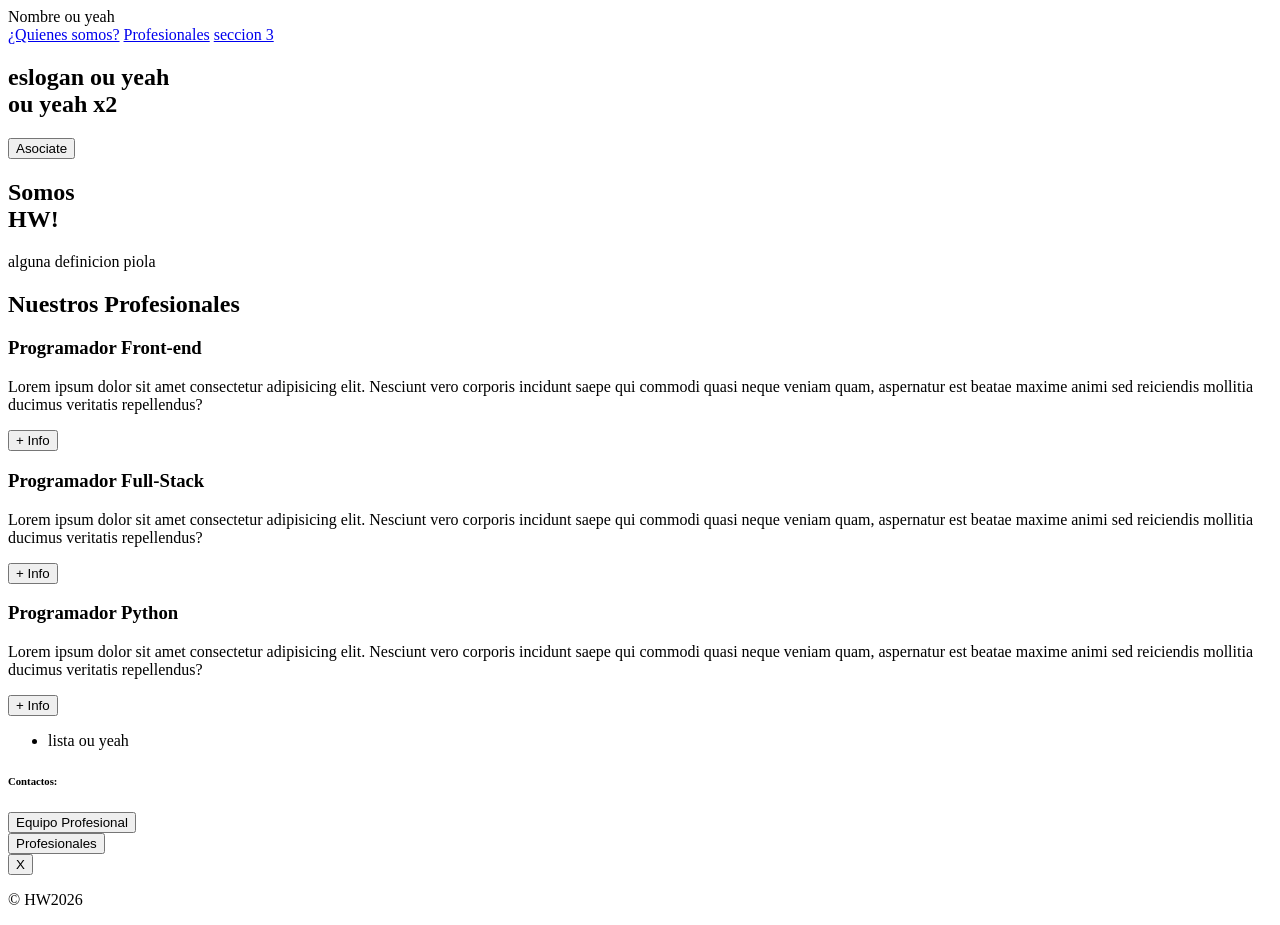
==== pagina desarrollo/index.html @ 8d136e00 "Primera version" ====
<!DOCTYPE html>
<html lang="en">
<head>
    
    <title>Pagina descarte</title>
</head>
<body>
<header>
    <div class="container">
<div class="logo">Nombre ou yeah</div>
<nav>
    <a href="#Somos HW">¿Quienes somos?</a>
    <a href="#Nuestros profesionales">Profesionales</a>
    <a href="#seccion3">seccion 3</a>
</nav>
    </div>
</header>

<section id="hero">
    <h1>eslogan ou yeah <br> ou yeah x2</h1>
    <button>Asociate </button>
<!-- falta un form arriba de button -->
</section>

<section  id="Somos HW">
    <div class="container">
        <div class="img-container"></div>
        <div class="texto">

            <h2>Somos <span><div class="color-acento">HW!</div></span></h2>
            <p>alguna definicion piola</p>
        </div>
    </div>
</section>

<section id="Nuestros-profesionales">
<div class="container">
    <h2>Nuestros Profesionales</h2>
    <div class="profesionales">
        <div class="carta">
             <h3>Programador Front-end</h3>
                    <p>Lorem ipsum dolor sit amet consectetur adipisicing elit. Nesciunt vero corporis incidunt saepe qui commodi quasi neque veniam quam, aspernatur est beatae maxime animi sed reiciendis mollitia ducimus veritatis repellendus?</p>
                    <button>+ Info</button>
                </div>
                <div class="carta">
                    <h3>Programador Full-Stack</h3>
                    <p>Lorem ipsum dolor sit amet consectetur adipisicing elit. Nesciunt vero corporis incidunt saepe qui commodi quasi neque veniam quam, aspernatur est beatae maxime animi sed reiciendis mollitia ducimus veritatis repellendus?</p>
                    <button>+ Info</button>
                </div>
                <div class="carta">
                    <h3>Programador Python</h3>
                    <p>Lorem ipsum dolor sit amet consectetur adipisicing elit. Nesciunt vero corporis incidunt saepe qui commodi quasi neque veniam quam, aspernatur est beatae maxime animi sed reiciendis mollitia ducimus veritatis repellendus?</p>
                    <button>+ Info</button>
                </div>  
            </div>
        </div>
        </div>
    </div>
</div>
</section>

<Section id="Servicios">
<div class="container">
    <ul>
        <li>lista ou yeah</li>
    </ul>
</div>

</Section>

<section id="final">
<h6>Contactos:</h6>
<div class="botones">
<form action="">

    <button>Equipo Profesional</button>
    
</form>
<form action="">

    <button>Profesionales</button>
    
</form>
<form action="">

    <button>X</button>
    
</form>
</div>
</section>

<footer>
    <div class="container">
        <p>&copy; HW2026</p>
    </div>
 </footer>
</body>
</html>
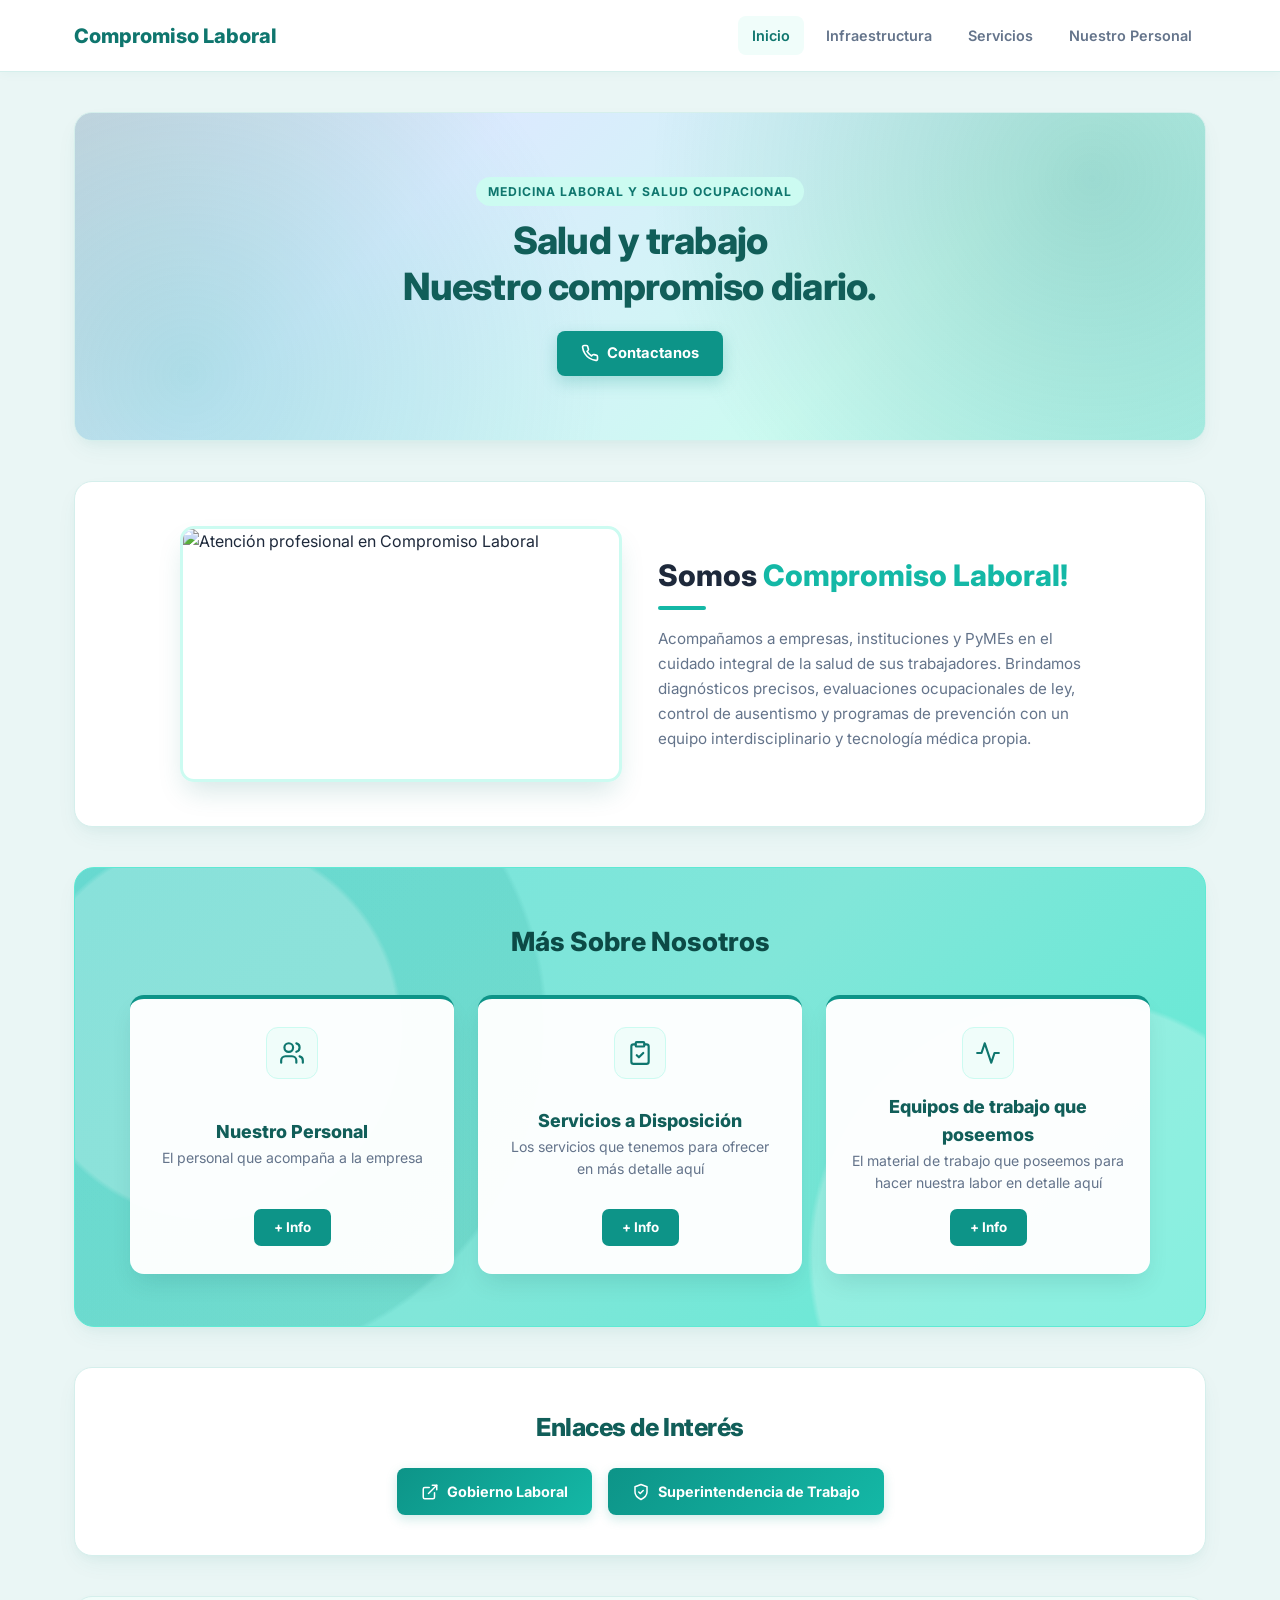
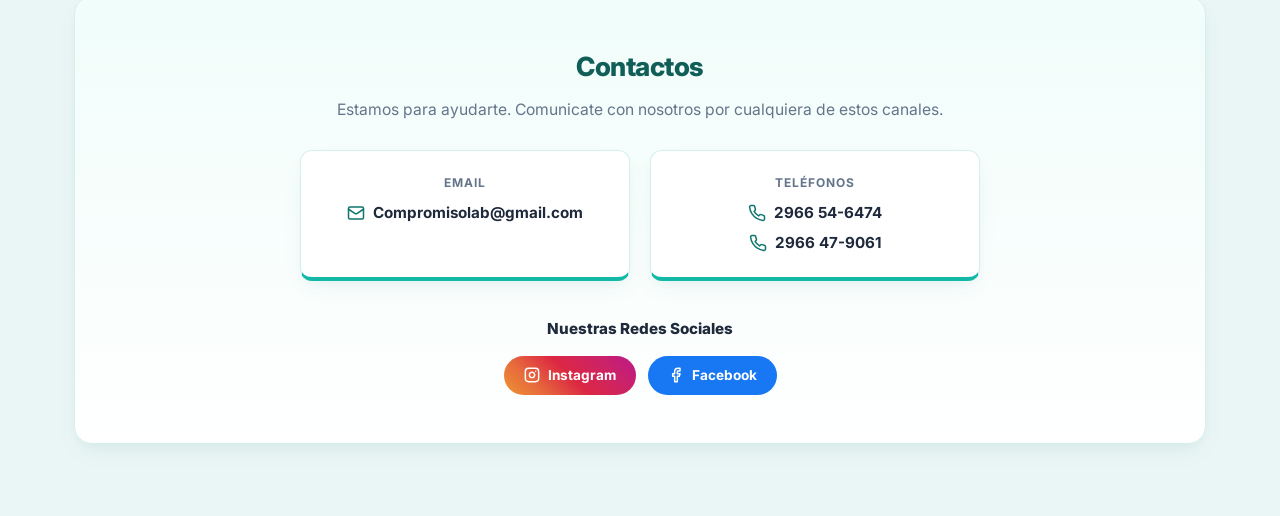
==== commit bb32f6b9: "Se rediseño todo y agrego mas cosas" ====
--- a/pagina desarrollo/index.html
+++ b/pagina desarrollo/index.html
@@ -1,98 +1,942 @@
 <!DOCTYPE html>
-<html lang="en">
+<html lang="es">
 <head>
-    
-    <title>Pagina descarte</title>
+  <meta charset="UTF-8" />
+  <meta name="viewport" content="width=device-width, initial-scale=1.0" />
+  <title>Inicio — Compromiso Laboral</title>
+  <link href="https://fonts.googleapis.com/css2?family=Inter:wght@400;500;600;700;800&display=swap" rel="stylesheet">
+  <link rel="stylesheet" href="styles.css" />
+  <style>
+/* =========================================================
+   ARCHIVO: styles.css
+   Hoja de estilos unificada — Compromiso Laboral
+   ========================================================= */
+
+:root {
+  --teal-900: #0c4a46;
+  --teal-800: #115e59;
+  --teal-700: #0f766e;
+  --teal-600: #0d9488;
+  --teal-500: #14b8a6;
+  --teal-400: #2dd4bf;
+  --teal-200: #99f6e4;
+  --teal-100: #ccfbf1;
+  --teal-50:  #f0fdfa;
+  --bg-page:  #eaf6f5;
+  --surface:  #ffffff;
+  --text-main: #1e293b;
+  --text-muted: #64748b;
+  --border-soft: #d5efec;
+  --shadow-card: 0 10px 25px -5px rgba(15, 118, 110, 0.07), 0 4px 10px -2px rgba(15, 118, 110, 0.04);
+  --shadow-hover: 0 18px 32px -6px rgba(15, 118, 110, 0.14), 0 6px 14px -3px rgba(15, 118, 110, 0.07);
+  --radius-card: 14px;
+}
+
+* {
+  box-sizing: border-box;
+  margin: 0;
+  padding: 0;
+}
+
+html {
+  scroll-behavior: smooth;
+}
+
+body {
+  font-family: 'Inter', -apple-system, BlinkMacSystemFont, 'Segoe UI', Roboto, sans-serif;
+  background-color: var(--bg-page);
+  color: var(--text-main);
+  line-height: 1.6;
+  overflow-x: hidden;
+}
+
+/* Encabezado y Navegación */
+.site-header {
+  background: rgba(255, 255, 255, 0.96);
+  backdrop-filter: blur(10px);
+  position: sticky;
+  top: 0;
+  z-index: 40;
+  border-bottom: 1px solid var(--border-soft);
+  box-shadow: 0 2px 10px rgba(15, 118, 110, 0.04);
+}
+
+.nav-container {
+  max-width: 1180px;
+  margin: 0 auto;
+  padding: 16px 24px;
+  display: flex;
+  align-items: center;
+  justify-content: space-between;
+  flex-wrap: wrap;
+  gap: 16px;
+}
+
+.brand-logo {
+  display: flex;
+  align-items: center;
+  gap: 10px;
+  text-decoration: none;
+  color: var(--teal-700);
+  font-weight: 800;
+  font-size: 1.25rem;
+}
+
+.brand-icon {
+  width: 36px;
+  height: 36px;
+  border-radius: 10px;
+  background: linear-gradient(135deg, var(--teal-700), var(--teal-500));
+  display: flex;
+  align-items: center;
+  justify-content: center;
+  color: #ffffff;
+  flex-shrink: 0;
+}
+
+.nav-links {
+  display: flex;
+  align-items: center;
+  gap: 8px;
+  flex-wrap: wrap;
+}
+
+.nav-link {
+  text-decoration: none;
+  color: var(--text-muted);
+  font-weight: 600;
+  font-size: 0.9rem;
+  padding: 8px 14px;
+  border-radius: 8px;
+  transition: all 0.2s ease;
+}
+
+.nav-link:hover,
+.nav-link.active,
+.nav-link.active-nav {
+  color: var(--teal-700);
+  background: var(--teal-50);
+}
+
+/* Contenedor Principal y Encabezados */
+.main-wrapper {
+  max-width: 1180px;
+  margin: 0 auto;
+  padding: 40px 24px 72px;
+}
+
+.back-bar {
+  display: flex;
+  align-items: center;
+  justify-content: space-between;
+  flex-wrap: wrap;
+  gap: 12px;
+  margin-bottom: 24px;
+  padding-bottom: 16px;
+  border-bottom: 1px solid var(--border-soft);
+}
+
+.back-btn {
+  display: inline-flex;
+  align-items: center;
+  gap: 8px;
+  text-decoration: none;
+  background: #ffffff;
+  color: var(--teal-800);
+  border: 1px solid var(--border-soft);
+  padding: 8px 16px;
+  border-radius: 999px;
+  font-size: 0.86rem;
+  font-weight: 600;
+  box-shadow: var(--shadow-card);
+  transition: all 0.2s ease;
+}
+
+.back-btn:hover {
+  background: var(--teal-700);
+  color: #ffffff;
+  border-color: var(--teal-700);
+}
+
+.section-header {
+  text-align: center;
+  max-width: 680px;
+  margin: 0 auto 40px;
+}
+
+.section-eyebrow {
+  display: inline-block;
+  font-size: 0.76rem;
+  font-weight: 700;
+  text-transform: uppercase;
+  letter-spacing: 0.08em;
+  color: var(--teal-700);
+  background: var(--teal-100);
+  padding: 5px 12px;
+  border-radius: 999px;
+  margin-bottom: 12px;
+}
+
+.section-title {
+  font-size: 2rem;
+  font-weight: 800;
+  color: var(--teal-800);
+  letter-spacing: -0.02em;
+  margin-bottom: 10px;
+}
+
+.section-subtitle {
+  font-size: 0.98rem;
+  color: var(--text-muted);
+}
+
+/* Barra de filtro rápido */
+.filter-bar {
+  display: flex;
+  justify-content: center;
+  gap: 8px;
+  flex-wrap: wrap;
+  margin-bottom: 28px;
+}
+
+.filter-chip {
+  background: #ffffff;
+  border: 1px solid var(--border-soft);
+  color: var(--text-muted);
+  padding: 7px 15px;
+  border-radius: 999px;
+  font-size: 0.84rem;
+  font-weight: 600;
+  cursor: pointer;
+  transition: all 0.2s ease;
+}
+
+.filter-chip:hover,
+.filter-chip.active {
+  background: var(--teal-700);
+  color: #ffffff;
+  border-color: var(--teal-700);
+}
+
+/* =========================================================
+   SECCIONES DE PORTADA (index.html)
+   ========================================================= */
+.index-hero-banner {
+  background:
+    radial-gradient(circle at 10% 80%, rgba(20, 184, 166, 0.22) 0%, transparent 40%),
+    radial-gradient(circle at 90% 20%, rgba(15, 118, 110, 0.24) 0%, transparent 42%),
+    linear-gradient(135deg, #cbd5e1 0%, #dbeafe 30%, #ccfbf1 70%, #b2f5ea 100%);
+  border-radius: 18px;
+  padding: 64px 24px;
+  text-align: center;
+  border: 1px solid var(--border-soft);
+  box-shadow: var(--shadow-card);
+  margin-bottom: 40px;
+}
+
+.index-hero-title {
+  font-size: 2.35rem;
+  font-weight: 800;
+  color: var(--teal-800);
+  line-height: 1.2;
+  letter-spacing: -0.02em;
+  margin-bottom: 22px;
+}
+
+.index-hero-btn {
+  display: inline-flex;
+  align-items: center;
+  gap: 8px;
+  background: var(--teal-600);
+  color: #ffffff;
+  text-decoration: none;
+  padding: 11px 24px;
+  border-radius: 8px;
+  font-weight: 700;
+  font-size: 0.92rem;
+  box-shadow: 0 6px 16px rgba(13, 148, 136, 0.25);
+  transition: all 0.2s ease;
+}
+
+.index-hero-btn:hover {
+  background: var(--teal-800);
+  transform: translateY(-2px);
+}
+
+.somos-section {
+  background: #ffffff;
+  border-radius: 18px;
+  border: 1px solid var(--border-soft);
+  padding: 44px 36px;
+  margin-bottom: 40px;
+  box-shadow: var(--shadow-card);
+}
+
+.somos-grid {
+  display: grid;
+  grid-template-columns: repeat(auto-fit, minmax(280px, 1fr));
+  gap: 36px;
+  align-items: center;
+  max-width: 920px;
+  margin: 0 auto;
+}
+
+.somos-img-wrap {
+  border-radius: 14px;
+  overflow: hidden;
+  box-shadow: 0 14px 28px -6px rgba(15, 118, 110, 0.18);
+  border: 3px solid var(--teal-100);
+}
+
+.somos-img-wrap img {
+  display: block;
+  width: 100%;
+  height: 250px;
+  object-fit: cover;
+}
+
+.somos-heading {
+  font-size: 1.85rem;
+  font-weight: 800;
+  color: var(--text-main);
+  line-height: 1.25;
+  margin-bottom: 12px;
+}
+
+.somos-heading span {
+  color: var(--teal-500);
+}
+
+.somos-divider {
+  width: 48px;
+  height: 4px;
+  background: var(--teal-500);
+  border-radius: 999px;
+  margin-bottom: 16px;
+}
+
+.somos-text {
+  font-size: 0.95rem;
+  color: var(--text-muted);
+  line-height: 1.65;
+}
+
+.mas-sobre-band {
+  background:
+    radial-gradient(circle at 12% 35%, rgba(255, 255, 255, 0.22) 0%, rgba(255, 255, 255, 0.22) 18%, transparent 18.5%),
+    radial-gradient(circle at 12% 35%, rgba(13, 148, 136, 0.14) 0%, rgba(13, 148, 136, 0.14) 32%, transparent 32.5%),
+    radial-gradient(circle at 88% 85%, rgba(255, 255, 255, 0.25) 0%, rgba(255, 255, 255, 0.25) 24%, transparent 24.5%),
+    linear-gradient(135deg, #76e4dc 0%, #81e6d9 50%, #5eead4 100%);
+  border-radius: 20px;
+  padding: 52px 28px;
+  margin-bottom: 40px;
+  box-shadow: var(--shadow-card);
+  border: 1px solid #5eead4;
+}
+
+.mas-sobre-title {
+  text-align: center;
+  font-size: 1.65rem;
+  font-weight: 800;
+  color: var(--teal-900);
+  margin-bottom: 32px;
+}
+
+.mas-sobre-grid {
+  display: grid;
+  grid-template-columns: repeat(auto-fit, minmax(280px, 1fr));
+  gap: 24px;
+  max-width: 1020px;
+  margin: 0 auto;
+}
+
+.mas-card {
+  background: rgba(255, 255, 255, 0.97);
+  border-radius: 14px;
+  border-top: 4px solid var(--teal-600);
+  padding: 28px 24px;
+  text-align: center;
+  box-shadow: 0 12px 24px -6px rgba(12, 74, 70, 0.14);
+  display: flex;
+  flex-direction: column;
+  align-items: center;
+  justify-content: space-between;
+  gap: 14px;
+  transition: transform 0.22s ease, box-shadow 0.22s ease;
+}
+
+.mas-card:hover {
+  transform: translateY(-5px);
+  box-shadow: 0 18px 32px -6px rgba(12, 74, 70, 0.22);
+}
+
+.mas-card-title {
+  font-size: 1.12rem;
+  font-weight: 800;
+  color: var(--teal-800);
+}
+
+.mas-card-desc {
+  font-size: 0.88rem;
+  color: var(--text-muted);
+  max-width: 280px;
+}
+
+.info-btn {
+  display: inline-flex;
+  align-items: center;
+  gap: 6px;
+  background: var(--teal-600);
+  color: #ffffff;
+  text-decoration: none;
+  padding: 8px 20px;
+  border-radius: 7px;
+  font-size: 0.84rem;
+  font-weight: 700;
+  transition: background 0.2s ease, transform 0.2s ease;
+}
+
+.info-btn:hover {
+  background: var(--teal-800);
+  transform: scale(1.04);
+}
+
+.enlaces-band {
+  background: #ffffff;
+  border-radius: 18px;
+  border: 1px solid var(--border-soft);
+  padding: 40px 24px;
+  text-align: center;
+  margin-bottom: 40px;
+  box-shadow: var(--shadow-card);
+}
+
+.enlaces-row {
+  display: flex;
+  justify-content: center;
+  gap: 16px;
+  flex-wrap: wrap;
+  margin-top: 20px;
+}
+
+.enlace-pill-btn {
+  display: inline-flex;
+  align-items: center;
+  gap: 8px;
+  background: linear-gradient(135deg, var(--teal-600), var(--teal-500));
+  color: #ffffff;
+  text-decoration: none;
+  padding: 12px 24px;
+  border-radius: 8px;
+  font-weight: 700;
+  font-size: 0.9rem;
+  box-shadow: 0 4px 12px rgba(13, 148, 136, 0.2);
+  transition: transform 0.2s ease, box-shadow 0.2s ease;
+}
+
+.enlace-pill-btn:hover {
+  transform: translateY(-2px);
+  box-shadow: 0 8px 18px rgba(13, 148, 136, 0.3);
+}
+
+.contactos-band {
+  background: linear-gradient(180deg, var(--teal-50) 0%, #ffffff 100%);
+  border-radius: 18px;
+  border: 1px solid var(--border-soft);
+  padding: 48px 24px;
+  text-align: center;
+  box-shadow: var(--shadow-card);
+}
+
+.contactos-cards-row {
+  display: grid;
+  grid-template-columns: repeat(auto-fit, minmax(260px, 1fr));
+  gap: 20px;
+  max-width: 680px;
+  margin: 28px auto 36px;
+}
+
+.contacto-card {
+  background: #ffffff;
+  border-radius: 12px;
+  border: 1px solid var(--border-soft);
+  border-bottom: 4px solid var(--teal-500);
+  padding: 22px 20px;
+  box-shadow: var(--shadow-card);
+  display: flex;
+  flex-direction: column;
+  align-items: center;
+  gap: 8px;
+}
+
+.contacto-label {
+  font-size: 0.75rem;
+  font-weight: 700;
+  letter-spacing: 0.08em;
+  text-transform: uppercase;
+  color: var(--text-muted);
+}
+
+.contacto-value {
+  display: inline-flex;
+  align-items: center;
+  gap: 8px;
+  font-size: 0.95rem;
+  font-weight: 700;
+  color: var(--text-main);
+  text-decoration: none;
+}
+
+.contacto-value:hover {
+  color: var(--teal-700);
+}
+
+.redes-title {
+  font-size: 0.95rem;
+  font-weight: 800;
+  color: var(--text-main);
+  margin-bottom: 14px;
+}
+
+.redes-row {
+  display: flex;
+  justify-content: center;
+  gap: 12px;
+  flex-wrap: wrap;
+}
+
+.social-btn {
+  display: inline-flex;
+  align-items: center;
+  gap: 8px;
+  padding: 9px 20px;
+  border-radius: 999px;
+  font-size: 0.85rem;
+  font-weight: 700;
+  color: #ffffff;
+  text-decoration: none;
+  transition: transform 0.2s ease, opacity 0.2s ease;
+}
+
+.social-btn:hover {
+  transform: translateY(-2px);
+  opacity: 0.94;
+}
+
+.social-ig {
+  background: linear-gradient(45deg, #f09433 0%, #e6683c 25%, #dc2743 50%, #cc2366 75%, #bc1888 100%);
+}
+
+.social-fb {
+  background: #1877F2;
+}
+
+/* =========================================================
+   TARJETAS DE INFRAESTRUCTURA Y SERVICIOS (infraestructura.html / servicios.html)
+   ========================================================= */
+.cards-grid,
+.infra-grid,
+.services-grid {
+  display: grid;
+  grid-template-columns: repeat(auto-fit, minmax(320px, 1fr));
+  gap: 22px;
+}
+
+.pro-card,
+.infra-card,
+.service-card {
+  background: var(--surface);
+  border-radius: var(--radius-card);
+  border: 1px solid var(--border-soft);
+  border-left: 4px solid var(--teal-500);
+  padding: 24px;
+  box-shadow: var(--shadow-card);
+  transition: transform 0.22s ease, box-shadow 0.22s ease, border-color 0.22s ease;
+  display: flex;
+  flex-direction: column;
+  justify-content: space-between;
+  position: relative;
+  overflow: hidden;
+}
+
+.service-card {
+  border-left: 1px solid var(--border-soft);
+  border-top: 4px solid var(--teal-500);
+}
+
+.pro-card:hover,
+.infra-card:hover,
+.service-card:hover {
+  transform: translateY(-4px);
+  box-shadow: var(--shadow-hover);
+  border-left-color: var(--teal-700);
+  border-top-color: var(--teal-700);
+}
+
+.card-top,
+.infra-card-top,
+.service-header {
+  display: flex;
+  align-items: flex-start;
+  gap: 16px;
+}
+
+.service-header {
+  align-items: center;
+  margin-bottom: 12px;
+}
+
+.icon-box {
+  width: 52px;
+  height: 52px;
+  border-radius: 12px;
+  background: var(--teal-50);
+  border: 1px solid var(--teal-100);
+  color: var(--teal-700);
+  display: flex;
+  align-items: center;
+  justify-content: center;
+  flex-shrink: 0;
+  transition: all 0.22s ease;
+}
+
+.pro-card:hover .icon-box,
+.infra-card:hover .icon-box,
+.service-card:hover .icon-box,
+.mas-card:hover .icon-box {
+  background: var(--teal-700);
+  color: #ffffff;
+  border-color: var(--teal-700);
+}
+
+.emoji-fallback {
+  display: none;
+}
+
+.card-title,
+.infra-title,
+.service-title {
+  font-size: 1.08rem;
+  font-weight: 700;
+  color: var(--text-main);
+  margin-bottom: 6px;
+}
+
+.service-title {
+  margin-bottom: 0;
+}
+
+.card-desc,
+.infra-desc,
+.service-desc {
+  font-size: 0.9rem;
+  color: var(--text-muted);
+  line-height: 1.55;
+}
+
+.card-footer,
+.infra-footer {
+  margin-top: 18px;
+  padding-top: 14px;
+  border-top: 1px dashed var(--border-soft);
+  display: flex;
+  align-items: center;
+  justify-content: space-between;
+  gap: 8px;
+  flex-wrap: wrap;
+}
+
+.study-tag {
+  font-size: 0.76rem;
+  font-weight: 600;
+  color: var(--teal-800);
+  background: var(--teal-50);
+  border: 1px solid var(--teal-200);
+  padding: 4px 10px;
+  border-radius: 6px;
+}
+
+.card-action-link {
+  background: none;
+  border: none;
+  color: var(--teal-700);
+  font-size: 0.82rem;
+  font-weight: 600;
+  cursor: pointer;
+  display: inline-flex;
+  align-items: center;
+  gap: 4px;
+}
+
+/* =========================================================
+   TARJETAS DE NUESTRO PERSONAL CENTRADAS CON LOGO SVG (personal.html)
+   ========================================================= */
+.staff-grid {
+  display: grid;
+  grid-template-columns: repeat(auto-fit, minmax(250px, 1fr));
+  gap: 20px;
+}
+
+.staff-card {
+  background: var(--surface);
+  border-radius: var(--radius-card);
+  border: 1px solid var(--border-soft);
+  border-top: 4px solid var(--teal-500);
+  padding: 26px 20px;
+  box-shadow: var(--shadow-card);
+  display: flex;
+  flex-direction: column;
+  align-items: center;
+  text-align: center;
+  gap: 14px;
+  transition: transform 0.22s ease, box-shadow 0.22s ease, border-color 0.22s ease;
+}
+
+.staff-card:hover {
+  transform: translateY(-4px);
+  box-shadow: var(--shadow-hover);
+  border-top-color: var(--teal-700);
+}
+
+.staff-avatar {
+  width: 60px;
+  height: 60px;
+  border-radius: 50%;
+  background: var(--teal-50);
+  color: var(--teal-700);
+  display: flex;
+  align-items: center;
+  justify-content: center;
+  flex-shrink: 0;
+  border: 2px solid var(--teal-100);
+  transition: all 0.22s ease;
+}
+
+.staff-card:hover .staff-avatar {
+  background: linear-gradient(135deg, var(--teal-700), var(--teal-500));
+  color: #ffffff;
+  border-color: var(--teal-500);
+  transform: scale(1.06);
+}
+
+.staff-name {
+  font-size: 1.02rem;
+  font-weight: 700;
+  color: var(--text-main);
+  margin-bottom: 4px;
+}
+
+.staff-role {
+  display: inline-block;
+  font-size: 0.8rem;
+  font-weight: 600;
+  color: var(--teal-800);
+  background: var(--teal-50);
+  border: 1px solid var(--teal-200);
+  padding: 3px 10px;
+  border-radius: 999px;
+}
+
+@media (max-width: 640px) {
+  .section-title,
+  .index-hero-title {
+    font-size: 1.65rem;
+  }
+  .nav-container {
+    justify-content: center;
+  }
+}
+
+.svg-icon {
+  display: block;
+}
+
+.staff-info {
+  display: flex;
+  flex-direction: column;
+  align-items: center;
+  gap: 4px;
+}
+
+  </style>
 </head>
 <body>
-<header>
-    <div class="container">
-<div class="logo">Nombre ou yeah</div>
-<nav>
-    <a href="#Somos HW">¿Quienes somos?</a>
-    <a href="#Nuestros profesionales">Profesionales</a>
-    <a href="#seccion3">seccion 3</a>
-</nav>
+  <header class="site-header">
+    <div class="nav-container">
+      <a href="index.html" class="brand-logo">Compromiso Laboral</a>
+      <nav class="nav-links">
+        <a href="index.html" class="nav-link active">Inicio</a>
+        <a href="infraestructura.html" class="nav-link ">Infraestructura</a>
+        <a href="servicios.html" class="nav-link ">Servicios</a>
+        <a href="personal.html" class="nav-link ">Nuestro Personal</a>
+      </nav>
     </div>
-</header>
-
-<section id="hero">
-    <h1>eslogan ou yeah <br> ou yeah x2</h1>
-    <button>Asociate </button>
-<!-- falta un form arriba de button -->
-</section>
-
-<section  id="Somos HW">
-    <div class="container">
-        <div class="img-container"></div>
-        <div class="texto">
-
-            <h2>Somos <span><div class="color-acento">HW!</div></span></h2>
-            <p>alguna definicion piola</p>
+  </header>
+  <main class="main-wrapper">
+
+      <!-- 1. Hero Banner Principal -->
+      <div class="index-hero-banner">
+        <span class="section-eyebrow">Medicina Laboral y Salud Ocupacional</span>
+        <h1 class="index-hero-title">
+          Salud y trabajo<br>
+          Nuestro compromiso diario.
+        </h1>
+        <a href="#seccionContactos" class="index-hero-btn">
+          <svg width="18" height="18" viewBox="0 0 24 24" fill="none" stroke="currentColor" stroke-width="2.2" stroke-linecap="round" stroke-linejoin="round">
+            <path d="M22 16.92v3a2 2 0 0 1-2.18 2 19.79 19.79 0 0 1-8.63-3.07 19.5 19.5 0 0 1-6-6 19.79 19.79 0 0 1-3.07-8.67A2 2 0 0 1 4.11 2h3a2 2 0 0 1 2 1.72 12.84 12.84 0 0 0 .7 2.81 2 2 0 0 1-.45 2.11L8.09 9.91a16 16 0 0 0 6 6l1.27-1.27a2 2 0 0 1 2.11-.45 12.84 12.84 0 0 0 2.81.7A2 2 0 0 1 22 16.92z"></path>
+          </svg>
+          <span>Contactanos</span>
+        </a>
+      </div>
+
+      <!-- 2. Sección Institucional: Somos Compromiso Laboral! -->
+      <div id="quienesSomos" class="somos-section">
+        <div class="somos-grid">
+          <div class="somos-img-wrap">
+            <img src="img/somos-compromiso-laboral.jpg" alt="Atención profesional en Compromiso Laboral">
+          </div>
+          <div>
+            <h2 class="somos-heading">Somos <span>Compromiso Laboral!</span></h2>
+            <div class="somos-divider"></div>
+            <p class="somos-text">
+              Acompañamos a empresas, instituciones y PyMEs en el cuidado integral de la salud de sus trabajadores. Brindamos diagnósticos precisos, evaluaciones ocupacionales de ley, control de ausentismo y programas de prevención con un equipo interdisciplinario y tecnología médica propia.
+            </p>
+          </div>
         </div>
-    </div>
-</section>
-
-<section id="Nuestros-profesionales">
-<div class="container">
-    <h2>Nuestros Profesionales</h2>
-    <div class="profesionales">
-        <div class="carta">
-             <h3>Programador Front-end</h3>
-                    <p>Lorem ipsum dolor sit amet consectetur adipisicing elit. Nesciunt vero corporis incidunt saepe qui commodi quasi neque veniam quam, aspernatur est beatae maxime animi sed reiciendis mollitia ducimus veritatis repellendus?</p>
-                    <button>+ Info</button>
-                </div>
-                <div class="carta">
-                    <h3>Programador Full-Stack</h3>
-                    <p>Lorem ipsum dolor sit amet consectetur adipisicing elit. Nesciunt vero corporis incidunt saepe qui commodi quasi neque veniam quam, aspernatur est beatae maxime animi sed reiciendis mollitia ducimus veritatis repellendus?</p>
-                    <button>+ Info</button>
-                </div>
-                <div class="carta">
-                    <h3>Programador Python</h3>
-                    <p>Lorem ipsum dolor sit amet consectetur adipisicing elit. Nesciunt vero corporis incidunt saepe qui commodi quasi neque veniam quam, aspernatur est beatae maxime animi sed reiciendis mollitia ducimus veritatis repellendus?</p>
-                    <button>+ Info</button>
-                </div>  
+      </div>
+
+      <!-- 3. Sección Más Sobre Nosotros (Fondo Aguamarina con Ondas y las 3 Tarjetas con botón + Info) -->
+      <div class="mas-sobre-band">
+        <h2 class="mas-sobre-title">Más Sobre Nosotros</h2>
+        <div class="mas-sobre-grid">
+          <!-- Tarjeta 1: Nuestro Personal -->
+          <article class="mas-card">
+            <div class="icon-box" aria-hidden="true">
+              <svg class="svg-icon" width="26" height="26" viewBox="0 0 24 24" fill="none" stroke="currentColor" stroke-width="2" stroke-linecap="round" stroke-linejoin="round">
+                <path d="M16 21v-2a4 4 0 0 0-4-4H6a4 4 0 0 0-4 4v2"></path>
+                <circle cx="9" cy="7" r="4"></circle>
+                <path d="M22 21v-2a4 4 0 0 0-3-3.87"></path>
+                <path d="M16 3.13a4 4 0 0 1 0 7.75"></path>
+              </svg>
             </div>
+            <div>
+              <h3 class="mas-card-title">Nuestro Personal</h3>
+              <p class="mas-card-desc">El personal que acompaña a la empresa</p>
+            </div>
+            <a href="personal.html" class="info-btn">+ Info</a>
+          </article>
+
+          <!-- Tarjeta 2: Servicios a Disposición -->
+          <article class="mas-card">
+            <div class="icon-box" aria-hidden="true">
+              <svg class="svg-icon" width="26" height="26" viewBox="0 0 24 24" fill="none" stroke="currentColor" stroke-width="2" stroke-linecap="round" stroke-linejoin="round">
+                <rect width="8" height="4" x="8" y="2" rx="1" ry="1"></rect>
+                <path d="M16 4h2a2 2 0 0 1 2 2v14a2 2 0 0 1-2 2H6a2 2 0 0 1-2-2V6a2 2 0 0 1 2-2h2"></path>
+                <path d="m9 14 2 2 4-4"></path>
+              </svg>
+            </div>
+            <div>
+              <h3 class="mas-card-title">Servicios a Disposición</h3>
+              <p class="mas-card-desc">Los servicios que tenemos para ofrecer en más detalle aquí</p>
+            </div>
+            <a href="servicios.html" class="info-btn">+ Info</a>
+          </article>
+
+          <!-- Tarjeta 3: Equipos de trabajo que poseemos -->
+          <article class="mas-card">
+            <div class="icon-box" aria-hidden="true">
+              <svg class="svg-icon" width="26" height="26" viewBox="0 0 24 24" fill="none" stroke="currentColor" stroke-width="2" stroke-linecap="round" stroke-linejoin="round">
+                <path d="M22 12h-4l-3 9L9 3l-3 9H2"></path>
+              </svg>
+            </div>
+            <div>
+              <h3 class="mas-card-title">Equipos de trabajo que poseemos</h3>
+              <p class="mas-card-desc">El material de trabajo que poseemos para hacer nuestra labor en detalle aquí</p>
+            </div>
+            <a href="infraestructura.html" class="info-btn">+ Info</a>
+          </article>
         </div>
+      </div>
+
+      <!-- 4. Sección Enlaces de Interés -->
+      <div class="enlaces-band">
+        <h2 class="section-title" style="font-size: 1.55rem; margin-bottom: 6px;">Enlaces de Interés</h2>
+        <div class="enlaces-row">
+          <a href="https://www.argentina.gob.ar/trabajo" target="_blank" rel="noopener noreferrer" class="enlace-pill-btn">
+            <svg width="18" height="18" viewBox="0 0 24 24" fill="none" stroke="currentColor" stroke-width="2" stroke-linecap="round" stroke-linejoin="round">
+              <path d="M18 13v6a2 2 0 0 1-2 2H5a2 2 0 0 1-2-2V8a2 2 0 0 1 2-2h6"></path>
+              <polyline points="15 3 21 3 21 9"></polyline>
+              <line x1="10" x2="21" y1="14" y2="3"></line>
+            </svg>
+            <span>Gobierno Laboral</span>
+          </a>
+          <a href="https://www.argentina.gob.ar/srt" target="_blank" rel="noopener noreferrer" class="enlace-pill-btn">
+            <svg width="18" height="18" viewBox="0 0 24 24" fill="none" stroke="currentColor" stroke-width="2" stroke-linecap="round" stroke-linejoin="round">
+              <path d="M12 22s8-4 8-10V5l-8-3-8 3v7c0 6 8 10 8 10"></path>
+              <path d="m9 12 2 2 4-4"></path>
+            </svg>
+            <span>Superintendencia de Trabajo</span>
+          </a>
         </div>
-    </div>
-</div>
-</section>
-
-<Section id="Servicios">
-<div class="container">
-    <ul>
-        <li>lista ou yeah</li>
-    </ul>
-</div>
-
-</Section>
-
-<section id="final">
-<h6>Contactos:</h6>
-<div class="botones">
-<form action="">
-
-    <button>Equipo Profesional</button>
+      </div>
+
+      <!-- 5. Sección Contactos y Redes Sociales -->
+      <div id="seccionContactos" class="contactos-band">
+        <h2 class="section-title" style="font-size: 1.65rem;">Contactos</h2>
+        <p class="section-subtitle">
+          Estamos para ayudarte. Comunicate con nosotros por cualquiera de estos canales.
+        </p>
+
+        <div class="contactos-cards-row">
+          <div class="contacto-card">
+            <span class="contacto-label">EMAIL</span>
+            <a href="https://mail.google.com/mail/?view=cm&amp;fs=1&amp;to=Compromisolab@gmail.com&amp;su=Consulta%20-%20Compromiso%20Laboral" target="_blank" rel="noopener noreferrer" class="contacto-value" title="Redactar correo en Gmail">
+              <svg width="18" height="18" viewBox="0 0 24 24" fill="none" stroke="#0f766e" stroke-width="2" stroke-linecap="round" stroke-linejoin="round">
+                <rect width="20" height="16" x="2" y="4" rx="2"></rect>
+                <path d="m22 7-8.97 5.7a1.94 1.94 0 0 1-2.06 0L2 7"></path>
+              </svg>
+              <span>Compromisolab@gmail.com</span>
+            </a>
+          </div>
+
+          <div class="contacto-card">
+            <span class="contacto-label">TELÉFONOS</span>
+            <div style="display: flex; flex-direction: column; align-items: center; gap: 6px;">
+              <a href="tel:+5492966546474" class="contacto-value" target="_blank" rel="noopener noreferrer">
+                <svg width="18" height="18" viewBox="0 0 24 24" fill="none" stroke="#0f766e" stroke-width="2" stroke-linecap="round" stroke-linejoin="round">
+                  <path d="M22 16.92v3a2 2 0 0 1-2.18 2 19.79 19.79 0 0 1-8.63-3.07 19.5 19.5 0 0 1-6-6 19.79 19.79 0 0 1-3.07-8.67A2 2 0 0 1 4.11 2h3a2 2 0 0 1 2 1.72 12.84 12.84 0 0 0 .7 2.81 2 2 0 0 1-.45 2.11L8.09 9.91a16 16 0 0 0 6 6l1.27-1.27a2 2 0 0 1 2.11-.45 12.84 12.84 0 0 0 2.81.7A2 2 0 0 1 22 16.92z"></path>
+                </svg>
+                <span>2966 54-6474</span>
+              </a>
+              <a href="tel:+5492966479061" class="contacto-value" target="_blank" rel="noopener noreferrer">
+                <svg width="18" height="18" viewBox="0 0 24 24" fill="none" stroke="#0f766e" stroke-width="2" stroke-linecap="round" stroke-linejoin="round">
+                  <path d="M22 16.92v3a2 2 0 0 1-2.18 2 19.79 19.79 0 0 1-8.63-3.07 19.5 19.5 0 0 1-6-6 19.79 19.79 0 0 1-3.07-8.67A2 2 0 0 1 4.11 2h3a2 2 0 0 1 2 1.72 12.84 12.84 0 0 0 .7 2.81 2 2 0 0 1-.45 2.11L8.09 9.91a16 16 0 0 0 6 6l1.27-1.27a2 2 0 0 1 2.11-.45 12.84 12.84 0 0 0 2.81.7A2 2 0 0 1 22 16.92z"></path>
+                </svg>
+                <span>2966 47-9061</span>
+              </a>
+            </div>
+          </div>
+        </div>
+
+        <h3 class="redes-title">Nuestras Redes Sociales</h3>
+        <div class="redes-row">
+          <a href="https://www.instagram.com" target="_blank" rel="noopener noreferrer" class="social-btn social-ig">
+            <svg width="16" height="16" viewBox="0 0 24 24" fill="none" stroke="currentColor" stroke-width="2.2" stroke-linecap="round" stroke-linejoin="round">
+              <rect width="20" height="20" x="2" y="2" rx="5" ry="5"></rect>
+              <path d="M16 11.37A4 4 0 1 1 12.63 8 4 4 0 0 1 16 11.37z"></path>
+              <line x1="17.5" x2="17.51" y1="6.5" y2="6.5"></line>
+            </svg>
+            <span>Instagram</span>
+          </a>
+          <a href="https://www.facebook.com" target="_blank" rel="noopener noreferrer" class="social-btn social-fb">
+            <svg width="16" height="16" viewBox="0 0 24 24" fill="none" stroke="currentColor" stroke-width="2.2" stroke-linecap="round" stroke-linejoin="round">
+              <path d="M18 2h-3a5 5 0 0 0-5 5v3H7v4h3v8h4v-8h3l1-4h-4V7a1 1 0 0 1 1-1h3z"></path>
+            </svg>
+            <span>Facebook</span>
+          </a>
+        </div>
+      </div>
     
-</form>
-<form action="">
-
-    <button>Profesionales</button>
-    
-</form>
-<form action="">
-
-    <button>X</button>
-    
-</form>
-</div>
-</section>
-
-<footer>
-    <div class="container">
-        <p>&copy; HW2026</p>
-    </div>
- </footer>
+  </main>
 </body>
 </html>
--- a/pagina desarrollo/styles.css
+++ b/pagina desarrollo/styles.css
@@ -0,0 +1,750 @@
+/* =========================================================
+   ARCHIVO: styles.css
+   Hoja de estilos unificada — Compromiso Laboral
+   ========================================================= */
+
+:root {
+  --teal-900: #0c4a46;
+  --teal-800: #115e59;
+  --teal-700: #0f766e;
+  --teal-600: #0d9488;
+  --teal-500: #14b8a6;
+  --teal-400: #2dd4bf;
+  --teal-200: #99f6e4;
+  --teal-100: #ccfbf1;
+  --teal-50:  #f0fdfa;
+  --bg-page:  #eaf6f5;
+  --surface:  #ffffff;
+  --text-main: #1e293b;
+  --text-muted: #64748b;
+  --border-soft: #d5efec;
+  --shadow-card: 0 10px 25px -5px rgba(15, 118, 110, 0.07), 0 4px 10px -2px rgba(15, 118, 110, 0.04);
+  --shadow-hover: 0 18px 32px -6px rgba(15, 118, 110, 0.14), 0 6px 14px -3px rgba(15, 118, 110, 0.07);
+  --radius-card: 14px;
+}
+
+* {
+  box-sizing: border-box;
+  margin: 0;
+  padding: 0;
+}
+
+html {
+  scroll-behavior: smooth;
+}
+
+body {
+  font-family: 'Inter', -apple-system, BlinkMacSystemFont, 'Segoe UI', Roboto, sans-serif;
+  background-color: var(--bg-page);
+  color: var(--text-main);
+  line-height: 1.6;
+  overflow-x: hidden;
+}
+
+/* Encabezado y Navegación */
+.site-header {
+  background: rgba(255, 255, 255, 0.96);
+  backdrop-filter: blur(10px);
+  position: sticky;
+  top: 0;
+  z-index: 40;
+  border-bottom: 1px solid var(--border-soft);
+  box-shadow: 0 2px 10px rgba(15, 118, 110, 0.04);
+}
+
+.nav-container {
+  max-width: 1180px;
+  margin: 0 auto;
+  padding: 16px 24px;
+  display: flex;
+  align-items: center;
+  justify-content: space-between;
+  flex-wrap: wrap;
+  gap: 16px;
+}
+
+.brand-logo {
+  display: flex;
+  align-items: center;
+  gap: 10px;
+  text-decoration: none;
+  color: var(--teal-700);
+  font-weight: 800;
+  font-size: 1.25rem;
+}
+
+.brand-icon {
+  width: 36px;
+  height: 36px;
+  border-radius: 10px;
+  background: linear-gradient(135deg, var(--teal-700), var(--teal-500));
+  display: flex;
+  align-items: center;
+  justify-content: center;
+  color: #ffffff;
+  flex-shrink: 0;
+}
+
+.nav-links {
+  display: flex;
+  align-items: center;
+  gap: 8px;
+  flex-wrap: wrap;
+}
+
+.nav-link {
+  text-decoration: none;
+  color: var(--text-muted);
+  font-weight: 600;
+  font-size: 0.9rem;
+  padding: 8px 14px;
+  border-radius: 8px;
+  transition: all 0.2s ease;
+}
+
+.nav-link:hover,
+.nav-link.active,
+.nav-link.active-nav {
+  color: var(--teal-700);
+  background: var(--teal-50);
+}
+
+/* Contenedor Principal y Encabezados */
+.main-wrapper {
+  max-width: 1180px;
+  margin: 0 auto;
+  padding: 40px 24px 72px;
+}
+
+.back-bar {
+  display: flex;
+  align-items: center;
+  justify-content: space-between;
+  flex-wrap: wrap;
+  gap: 12px;
+  margin-bottom: 24px;
+  padding-bottom: 16px;
+  border-bottom: 1px solid var(--border-soft);
+}
+
+.back-btn {
+  display: inline-flex;
+  align-items: center;
+  gap: 8px;
+  text-decoration: none;
+  background: #ffffff;
+  color: var(--teal-800);
+  border: 1px solid var(--border-soft);
+  padding: 8px 16px;
+  border-radius: 999px;
+  font-size: 0.86rem;
+  font-weight: 600;
+  box-shadow: var(--shadow-card);
+  transition: all 0.2s ease;
+}
+
+.back-btn:hover {
+  background: var(--teal-700);
+  color: #ffffff;
+  border-color: var(--teal-700);
+}
+
+.section-header {
+  text-align: center;
+  max-width: 680px;
+  margin: 0 auto 40px;
+}
+
+.section-eyebrow {
+  display: inline-block;
+  font-size: 0.76rem;
+  font-weight: 700;
+  text-transform: uppercase;
+  letter-spacing: 0.08em;
+  color: var(--teal-700);
+  background: var(--teal-100);
+  padding: 5px 12px;
+  border-radius: 999px;
+  margin-bottom: 12px;
+}
+
+.section-title {
+  font-size: 2rem;
+  font-weight: 800;
+  color: var(--teal-800);
+  letter-spacing: -0.02em;
+  margin-bottom: 10px;
+}
+
+.section-subtitle {
+  font-size: 0.98rem;
+  color: var(--text-muted);
+}
+
+/* Barra de filtro rápido */
+.filter-bar {
+  display: flex;
+  justify-content: center;
+  gap: 8px;
+  flex-wrap: wrap;
+  margin-bottom: 28px;
+}
+
+.filter-chip {
+  background: #ffffff;
+  border: 1px solid var(--border-soft);
+  color: var(--text-muted);
+  padding: 7px 15px;
+  border-radius: 999px;
+  font-size: 0.84rem;
+  font-weight: 600;
+  cursor: pointer;
+  transition: all 0.2s ease;
+}
+
+.filter-chip:hover,
+.filter-chip.active {
+  background: var(--teal-700);
+  color: #ffffff;
+  border-color: var(--teal-700);
+}
+
+/* =========================================================
+   SECCIONES DE PORTADA (index.html)
+   ========================================================= */
+.index-hero-banner {
+  background:
+    radial-gradient(circle at 10% 80%, rgba(20, 184, 166, 0.22) 0%, transparent 40%),
+    radial-gradient(circle at 90% 20%, rgba(15, 118, 110, 0.24) 0%, transparent 42%),
+    linear-gradient(135deg, #cbd5e1 0%, #dbeafe 30%, #ccfbf1 70%, #b2f5ea 100%);
+  border-radius: 18px;
+  padding: 64px 24px;
+  text-align: center;
+  border: 1px solid var(--border-soft);
+  box-shadow: var(--shadow-card);
+  margin-bottom: 40px;
+}
+
+.index-hero-title {
+  font-size: 2.35rem;
+  font-weight: 800;
+  color: var(--teal-800);
+  line-height: 1.2;
+  letter-spacing: -0.02em;
+  margin-bottom: 22px;
+}
+
+.index-hero-btn {
+  display: inline-flex;
+  align-items: center;
+  gap: 8px;
+  background: var(--teal-600);
+  color: #ffffff;
+  text-decoration: none;
+  padding: 11px 24px;
+  border-radius: 8px;
+  font-weight: 700;
+  font-size: 0.92rem;
+  box-shadow: 0 6px 16px rgba(13, 148, 136, 0.25);
+  transition: all 0.2s ease;
+}
+
+.index-hero-btn:hover {
+  background: var(--teal-800);
+  transform: translateY(-2px);
+}
+
+.somos-section {
+  background: #ffffff;
+  border-radius: 18px;
+  border: 1px solid var(--border-soft);
+  padding: 44px 36px;
+  margin-bottom: 40px;
+  box-shadow: var(--shadow-card);
+}
+
+.somos-grid {
+  display: grid;
+  grid-template-columns: repeat(auto-fit, minmax(280px, 1fr));
+  gap: 36px;
+  align-items: center;
+  max-width: 920px;
+  margin: 0 auto;
+}
+
+.somos-img-wrap {
+  border-radius: 14px;
+  overflow: hidden;
+  box-shadow: 0 14px 28px -6px rgba(15, 118, 110, 0.18);
+  border: 3px solid var(--teal-100);
+}
+
+.somos-img-wrap img {
+  display: block;
+  width: 100%;
+  height: 250px;
+  object-fit: cover;
+}
+
+.somos-heading {
+  font-size: 1.85rem;
+  font-weight: 800;
+  color: var(--text-main);
+  line-height: 1.25;
+  margin-bottom: 12px;
+}
+
+.somos-heading span {
+  color: var(--teal-500);
+}
+
+.somos-divider {
+  width: 48px;
+  height: 4px;
+  background: var(--teal-500);
+  border-radius: 999px;
+  margin-bottom: 16px;
+}
+
+.somos-text {
+  font-size: 0.95rem;
+  color: var(--text-muted);
+  line-height: 1.65;
+}
+
+.mas-sobre-band {
+  background:
+    radial-gradient(circle at 12% 35%, rgba(255, 255, 255, 0.22) 0%, rgba(255, 255, 255, 0.22) 18%, transparent 18.5%),
+    radial-gradient(circle at 12% 35%, rgba(13, 148, 136, 0.14) 0%, rgba(13, 148, 136, 0.14) 32%, transparent 32.5%),
+    radial-gradient(circle at 88% 85%, rgba(255, 255, 255, 0.25) 0%, rgba(255, 255, 255, 0.25) 24%, transparent 24.5%),
+    linear-gradient(135deg, #76e4dc 0%, #81e6d9 50%, #5eead4 100%);
+  border-radius: 20px;
+  padding: 52px 28px;
+  margin-bottom: 40px;
+  box-shadow: var(--shadow-card);
+  border: 1px solid #5eead4;
+}
+
+.mas-sobre-title {
+  text-align: center;
+  font-size: 1.65rem;
+  font-weight: 800;
+  color: var(--teal-900);
+  margin-bottom: 32px;
+}
+
+.mas-sobre-grid {
+  display: grid;
+  grid-template-columns: repeat(auto-fit, minmax(280px, 1fr));
+  gap: 24px;
+  max-width: 1020px;
+  margin: 0 auto;
+}
+
+.mas-card {
+  background: rgba(255, 255, 255, 0.97);
+  border-radius: 14px;
+  border-top: 4px solid var(--teal-600);
+  padding: 28px 24px;
+  text-align: center;
+  box-shadow: 0 12px 24px -6px rgba(12, 74, 70, 0.14);
+  display: flex;
+  flex-direction: column;
+  align-items: center;
+  justify-content: space-between;
+  gap: 14px;
+  transition: transform 0.22s ease, box-shadow 0.22s ease;
+}
+
+.mas-card:hover {
+  transform: translateY(-5px);
+  box-shadow: 0 18px 32px -6px rgba(12, 74, 70, 0.22);
+}
+
+.mas-card-title {
+  font-size: 1.12rem;
+  font-weight: 800;
+  color: var(--teal-800);
+}
+
+.mas-card-desc {
+  font-size: 0.88rem;
+  color: var(--text-muted);
+  max-width: 280px;
+}
+
+.info-btn {
+  display: inline-flex;
+  align-items: center;
+  gap: 6px;
+  background: var(--teal-600);
+  color: #ffffff;
+  text-decoration: none;
+  padding: 8px 20px;
+  border-radius: 7px;
+  font-size: 0.84rem;
+  font-weight: 700;
+  transition: background 0.2s ease, transform 0.2s ease;
+}
+
+.info-btn:hover {
+  background: var(--teal-800);
+  transform: scale(1.04);
+}
+
+.enlaces-band {
+  background: #ffffff;
+  border-radius: 18px;
+  border: 1px solid var(--border-soft);
+  padding: 40px 24px;
+  text-align: center;
+  margin-bottom: 40px;
+  box-shadow: var(--shadow-card);
+}
+
+.enlaces-row {
+  display: flex;
+  justify-content: center;
+  gap: 16px;
+  flex-wrap: wrap;
+  margin-top: 20px;
+}
+
+.enlace-pill-btn {
+  display: inline-flex;
+  align-items: center;
+  gap: 8px;
+  background: linear-gradient(135deg, var(--teal-600), var(--teal-500));
+  color: #ffffff;
+  text-decoration: none;
+  padding: 12px 24px;
+  border-radius: 8px;
+  font-weight: 700;
+  font-size: 0.9rem;
+  box-shadow: 0 4px 12px rgba(13, 148, 136, 0.2);
+  transition: transform 0.2s ease, box-shadow 0.2s ease;
+}
+
+.enlace-pill-btn:hover {
+  transform: translateY(-2px);
+  box-shadow: 0 8px 18px rgba(13, 148, 136, 0.3);
+}
+
+.contactos-band {
+  background: linear-gradient(180deg, var(--teal-50) 0%, #ffffff 100%);
+  border-radius: 18px;
+  border: 1px solid var(--border-soft);
+  padding: 48px 24px;
+  text-align: center;
+  box-shadow: var(--shadow-card);
+}
+
+.contactos-cards-row {
+  display: grid;
+  grid-template-columns: repeat(auto-fit, minmax(260px, 1fr));
+  gap: 20px;
+  max-width: 680px;
+  margin: 28px auto 36px;
+}
+
+.contacto-card {
+  background: #ffffff;
+  border-radius: 12px;
+  border: 1px solid var(--border-soft);
+  border-bottom: 4px solid var(--teal-500);
+  padding: 22px 20px;
+  box-shadow: var(--shadow-card);
+  display: flex;
+  flex-direction: column;
+  align-items: center;
+  gap: 8px;
+}
+
+.contacto-label {
+  font-size: 0.75rem;
+  font-weight: 700;
+  letter-spacing: 0.08em;
+  text-transform: uppercase;
+  color: var(--text-muted);
+}
+
+.contacto-value {
+  display: inline-flex;
+  align-items: center;
+  gap: 8px;
+  font-size: 0.95rem;
+  font-weight: 700;
+  color: var(--text-main);
+  text-decoration: none;
+}
+
+.contacto-value:hover {
+  color: var(--teal-700);
+}
+
+.redes-title {
+  font-size: 0.95rem;
+  font-weight: 800;
+  color: var(--text-main);
+  margin-bottom: 14px;
+}
+
+.redes-row {
+  display: flex;
+  justify-content: center;
+  gap: 12px;
+  flex-wrap: wrap;
+}
+
+.social-btn {
+  display: inline-flex;
+  align-items: center;
+  gap: 8px;
+  padding: 9px 20px;
+  border-radius: 999px;
+  font-size: 0.85rem;
+  font-weight: 700;
+  color: #ffffff;
+  text-decoration: none;
+  transition: transform 0.2s ease, opacity 0.2s ease;
+}
+
+.social-btn:hover {
+  transform: translateY(-2px);
+  opacity: 0.94;
+}
+
+.social-ig {
+  background: linear-gradient(45deg, #f09433 0%, #e6683c 25%, #dc2743 50%, #cc2366 75%, #bc1888 100%);
+}
+
+.social-fb {
+  background: #1877F2;
+}
+
+/* =========================================================
+   TARJETAS DE INFRAESTRUCTURA Y SERVICIOS (infraestructura.html / servicios.html)
+   ========================================================= */
+.cards-grid,
+.infra-grid,
+.services-grid {
+  display: grid;
+  grid-template-columns: repeat(auto-fit, minmax(320px, 1fr));
+  gap: 22px;
+}
+
+.pro-card,
+.infra-card,
+.service-card {
+  background: var(--surface);
+  border-radius: var(--radius-card);
+  border: 1px solid var(--border-soft);
+  border-left: 4px solid var(--teal-500);
+  padding: 24px;
+  box-shadow: var(--shadow-card);
+  transition: transform 0.22s ease, box-shadow 0.22s ease, border-color 0.22s ease;
+  display: flex;
+  flex-direction: column;
+  justify-content: space-between;
+  position: relative;
+  overflow: hidden;
+}
+
+.service-card {
+  border-left: 1px solid var(--border-soft);
+  border-top: 4px solid var(--teal-500);
+}
+
+.pro-card:hover,
+.infra-card:hover,
+.service-card:hover {
+  transform: translateY(-4px);
+  box-shadow: var(--shadow-hover);
+  border-left-color: var(--teal-700);
+  border-top-color: var(--teal-700);
+}
+
+.card-top,
+.infra-card-top,
+.service-header {
+  display: flex;
+  align-items: flex-start;
+  gap: 16px;
+}
+
+.service-header {
+  align-items: center;
+  margin-bottom: 12px;
+}
+
+.icon-box {
+  width: 52px;
+  height: 52px;
+  border-radius: 12px;
+  background: var(--teal-50);
+  border: 1px solid var(--teal-100);
+  color: var(--teal-700);
+  display: flex;
+  align-items: center;
+  justify-content: center;
+  flex-shrink: 0;
+  transition: all 0.22s ease;
+}
+
+.pro-card:hover .icon-box,
+.infra-card:hover .icon-box,
+.service-card:hover .icon-box,
+.mas-card:hover .icon-box {
+  background: var(--teal-700);
+  color: #ffffff;
+  border-color: var(--teal-700);
+}
+
+.emoji-fallback {
+  display: none;
+}
+
+.card-title,
+.infra-title,
+.service-title {
+  font-size: 1.08rem;
+  font-weight: 700;
+  color: var(--text-main);
+  margin-bottom: 6px;
+}
+
+.service-title {
+  margin-bottom: 0;
+}
+
+.card-desc,
+.infra-desc,
+.service-desc {
+  font-size: 0.9rem;
+  color: var(--text-muted);
+  line-height: 1.55;
+}
+
+.card-footer,
+.infra-footer {
+  margin-top: 18px;
+  padding-top: 14px;
+  border-top: 1px dashed var(--border-soft);
+  display: flex;
+  align-items: center;
+  justify-content: space-between;
+  gap: 8px;
+  flex-wrap: wrap;
+}
+
+.study-tag {
+  font-size: 0.76rem;
+  font-weight: 600;
+  color: var(--teal-800);
+  background: var(--teal-50);
+  border: 1px solid var(--teal-200);
+  padding: 4px 10px;
+  border-radius: 6px;
+}
+
+.card-action-link {
+  background: none;
+  border: none;
+  color: var(--teal-700);
+  font-size: 0.82rem;
+  font-weight: 600;
+  cursor: pointer;
+  display: inline-flex;
+  align-items: center;
+  gap: 4px;
+}
+
+/* =========================================================
+   TARJETAS DE NUESTRO PERSONAL CENTRADAS CON LOGO SVG (personal.html)
+   ========================================================= */
+.staff-grid {
+  display: grid;
+  grid-template-columns: repeat(auto-fit, minmax(250px, 1fr));
+  gap: 20px;
+}
+
+.staff-card {
+  background: var(--surface);
+  border-radius: var(--radius-card);
+  border: 1px solid var(--border-soft);
+  border-top: 4px solid var(--teal-500);
+  padding: 26px 20px;
+  box-shadow: var(--shadow-card);
+  display: flex;
+  flex-direction: column;
+  align-items: center;
+  text-align: center;
+  gap: 14px;
+  transition: transform 0.22s ease, box-shadow 0.22s ease, border-color 0.22s ease;
+}
+
+.staff-card:hover {
+  transform: translateY(-4px);
+  box-shadow: var(--shadow-hover);
+  border-top-color: var(--teal-700);
+}
+
+.staff-avatar {
+  width: 60px;
+  height: 60px;
+  border-radius: 50%;
+  background: var(--teal-50);
+  color: var(--teal-700);
+  display: flex;
+  align-items: center;
+  justify-content: center;
+  flex-shrink: 0;
+  border: 2px solid var(--teal-100);
+  transition: all 0.22s ease;
+}
+
+.staff-card:hover .staff-avatar {
+  background: linear-gradient(135deg, var(--teal-700), var(--teal-500));
+  color: #ffffff;
+  border-color: var(--teal-500);
+  transform: scale(1.06);
+}
+
+.staff-name {
+  font-size: 1.02rem;
+  font-weight: 700;
+  color: var(--text-main);
+  margin-bottom: 4px;
+}
+
+.staff-role {
+  display: inline-block;
+  font-size: 0.8rem;
+  font-weight: 600;
+  color: var(--teal-800);
+  background: var(--teal-50);
+  border: 1px solid var(--teal-200);
+  padding: 3px 10px;
+  border-radius: 999px;
+}
+
+@media (max-width: 640px) {
+  .section-title,
+  .index-hero-title {
+    font-size: 1.65rem;
+  }
+  .nav-container {
+    justify-content: center;
+  }
+}
+
+.svg-icon {
+  display: block;
+}
+
+.staff-info {
+  display: flex;
+  flex-direction: column;
+  align-items: center;
+  gap: 4px;
+}
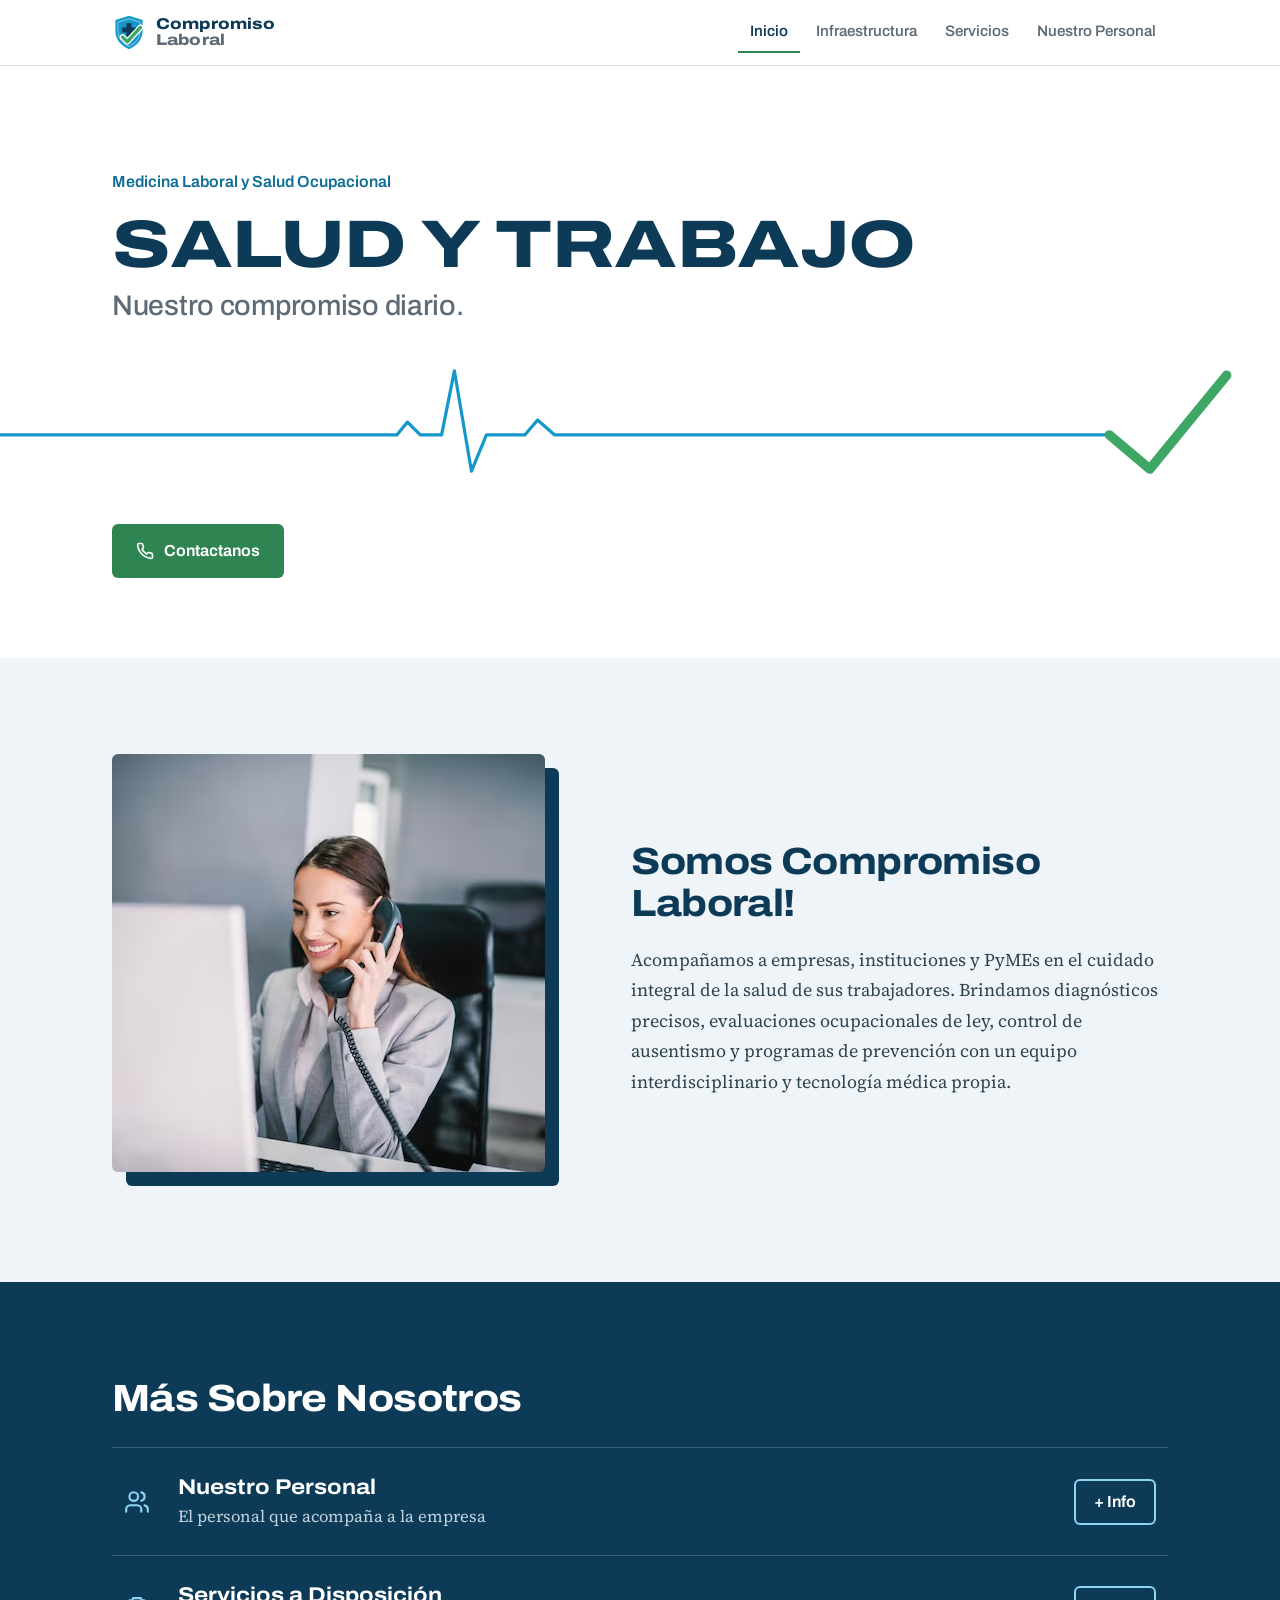
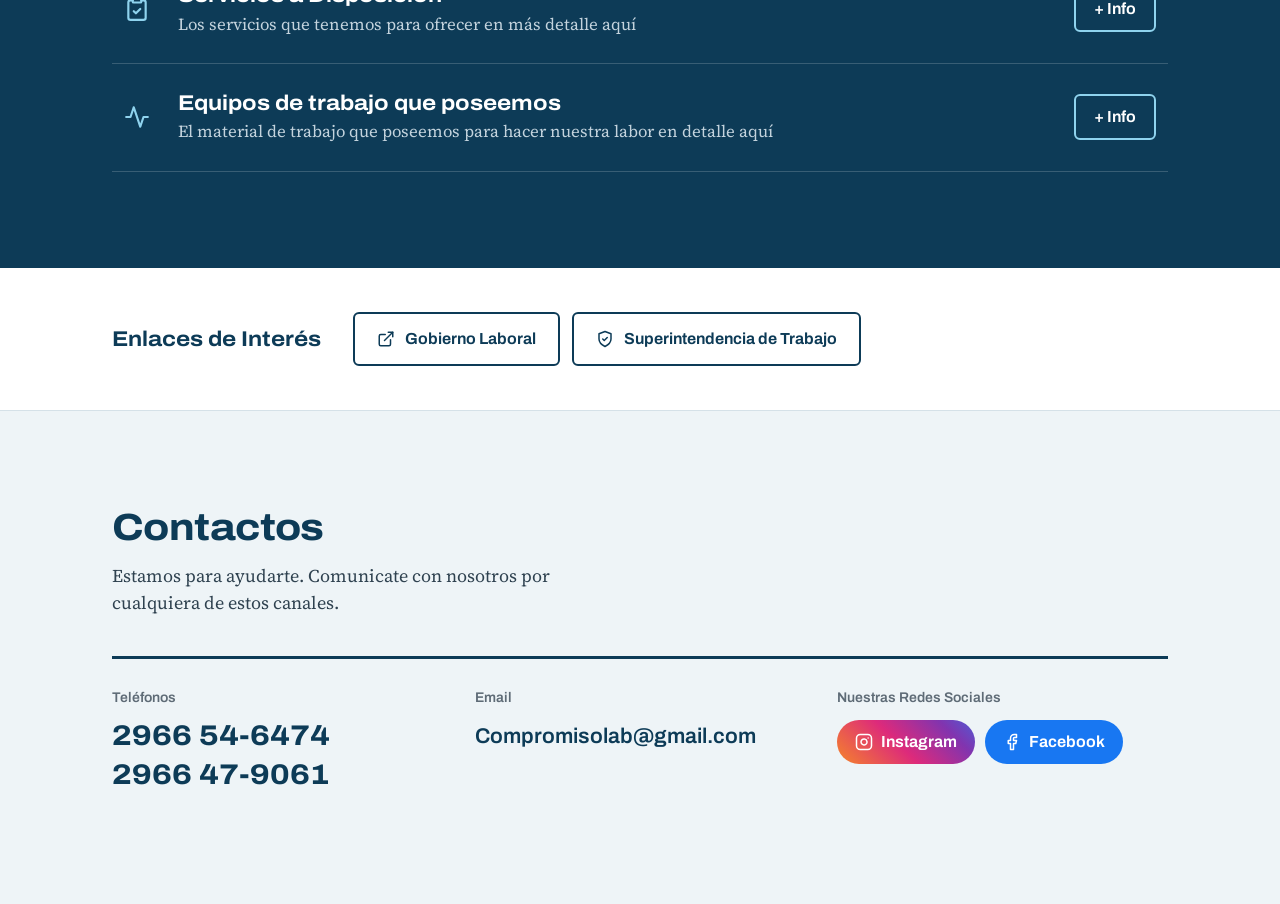
==== commit 3344cea4: "Rediseño visual de la pagina. nueva paleta de color. tipografias, animaciones y arreglo en la imagen" ====
--- a/pagina desarrollo/index.html
+++ b/pagina desarrollo/index.html
@@ -1,942 +1,187 @@
-<!DOCTYPE html>
-<html lang="es">
-<head>
-  <meta charset="UTF-8" />
-  <meta name="viewport" content="width=device-width, initial-scale=1.0" />
-  <title>Inicio — Compromiso Laboral</title>
-  <link href="https://fonts.googleapis.com/css2?family=Inter:wght@400;500;600;700;800&display=swap" rel="stylesheet">
-  <link rel="stylesheet" href="styles.css" />
-  <style>
-/* =========================================================
-   ARCHIVO: styles.css
-   Hoja de estilos unificada — Compromiso Laboral
-   ========================================================= */
-
-:root {
-  --teal-900: #0c4a46;
-  --teal-800: #115e59;
-  --teal-700: #0f766e;
-  --teal-600: #0d9488;
-  --teal-500: #14b8a6;
-  --teal-400: #2dd4bf;
-  --teal-200: #99f6e4;
-  --teal-100: #ccfbf1;
-  --teal-50:  #f0fdfa;
-  --bg-page:  #eaf6f5;
-  --surface:  #ffffff;
-  --text-main: #1e293b;
-  --text-muted: #64748b;
-  --border-soft: #d5efec;
-  --shadow-card: 0 10px 25px -5px rgba(15, 118, 110, 0.07), 0 4px 10px -2px rgba(15, 118, 110, 0.04);
-  --shadow-hover: 0 18px 32px -6px rgba(15, 118, 110, 0.14), 0 6px 14px -3px rgba(15, 118, 110, 0.07);
-  --radius-card: 14px;
-}
-
-* {
-  box-sizing: border-box;
-  margin: 0;
-  padding: 0;
-}
-
-html {
-  scroll-behavior: smooth;
-}
-
-body {
-  font-family: 'Inter', -apple-system, BlinkMacSystemFont, 'Segoe UI', Roboto, sans-serif;
-  background-color: var(--bg-page);
-  color: var(--text-main);
-  line-height: 1.6;
-  overflow-x: hidden;
-}
-
-/* Encabezado y Navegación */
-.site-header {
-  background: rgba(255, 255, 255, 0.96);
-  backdrop-filter: blur(10px);
-  position: sticky;
-  top: 0;
-  z-index: 40;
-  border-bottom: 1px solid var(--border-soft);
-  box-shadow: 0 2px 10px rgba(15, 118, 110, 0.04);
-}
-
-.nav-container {
-  max-width: 1180px;
-  margin: 0 auto;
-  padding: 16px 24px;
-  display: flex;
-  align-items: center;
-  justify-content: space-between;
-  flex-wrap: wrap;
-  gap: 16px;
-}
-
-.brand-logo {
-  display: flex;
-  align-items: center;
-  gap: 10px;
-  text-decoration: none;
-  color: var(--teal-700);
-  font-weight: 800;
-  font-size: 1.25rem;
-}
-
-.brand-icon {
-  width: 36px;
-  height: 36px;
-  border-radius: 10px;
-  background: linear-gradient(135deg, var(--teal-700), var(--teal-500));
-  display: flex;
-  align-items: center;
-  justify-content: center;
-  color: #ffffff;
-  flex-shrink: 0;
-}
-
-.nav-links {
-  display: flex;
-  align-items: center;
-  gap: 8px;
-  flex-wrap: wrap;
-}
-
-.nav-link {
-  text-decoration: none;
-  color: var(--text-muted);
-  font-weight: 600;
-  font-size: 0.9rem;
-  padding: 8px 14px;
-  border-radius: 8px;
-  transition: all 0.2s ease;
-}
-
-.nav-link:hover,
-.nav-link.active,
-.nav-link.active-nav {
-  color: var(--teal-700);
-  background: var(--teal-50);
-}
-
-/* Contenedor Principal y Encabezados */
-.main-wrapper {
-  max-width: 1180px;
-  margin: 0 auto;
-  padding: 40px 24px 72px;
-}
-
-.back-bar {
-  display: flex;
-  align-items: center;
-  justify-content: space-between;
-  flex-wrap: wrap;
-  gap: 12px;
-  margin-bottom: 24px;
-  padding-bottom: 16px;
-  border-bottom: 1px solid var(--border-soft);
-}
-
-.back-btn {
-  display: inline-flex;
-  align-items: center;
-  gap: 8px;
-  text-decoration: none;
-  background: #ffffff;
-  color: var(--teal-800);
-  border: 1px solid var(--border-soft);
-  padding: 8px 16px;
-  border-radius: 999px;
-  font-size: 0.86rem;
-  font-weight: 600;
-  box-shadow: var(--shadow-card);
-  transition: all 0.2s ease;
-}
-
-.back-btn:hover {
-  background: var(--teal-700);
-  color: #ffffff;
-  border-color: var(--teal-700);
-}
-
-.section-header {
-  text-align: center;
-  max-width: 680px;
-  margin: 0 auto 40px;
-}
-
-.section-eyebrow {
-  display: inline-block;
-  font-size: 0.76rem;
-  font-weight: 700;
-  text-transform: uppercase;
-  letter-spacing: 0.08em;
-  color: var(--teal-700);
-  background: var(--teal-100);
-  padding: 5px 12px;
-  border-radius: 999px;
-  margin-bottom: 12px;
-}
-
-.section-title {
-  font-size: 2rem;
-  font-weight: 800;
-  color: var(--teal-800);
-  letter-spacing: -0.02em;
-  margin-bottom: 10px;
-}
-
-.section-subtitle {
-  font-size: 0.98rem;
-  color: var(--text-muted);
-}
-
-/* Barra de filtro rápido */
-.filter-bar {
-  display: flex;
-  justify-content: center;
-  gap: 8px;
-  flex-wrap: wrap;
-  margin-bottom: 28px;
-}
-
-.filter-chip {
-  background: #ffffff;
-  border: 1px solid var(--border-soft);
-  color: var(--text-muted);
-  padding: 7px 15px;
-  border-radius: 999px;
-  font-size: 0.84rem;
-  font-weight: 600;
-  cursor: pointer;
-  transition: all 0.2s ease;
-}
-
-.filter-chip:hover,
-.filter-chip.active {
-  background: var(--teal-700);
-  color: #ffffff;
-  border-color: var(--teal-700);
-}
-
-/* =========================================================
-   SECCIONES DE PORTADA (index.html)
-   ========================================================= */
-.index-hero-banner {
-  background:
-    radial-gradient(circle at 10% 80%, rgba(20, 184, 166, 0.22) 0%, transparent 40%),
-    radial-gradient(circle at 90% 20%, rgba(15, 118, 110, 0.24) 0%, transparent 42%),
-    linear-gradient(135deg, #cbd5e1 0%, #dbeafe 30%, #ccfbf1 70%, #b2f5ea 100%);
-  border-radius: 18px;
-  padding: 64px 24px;
-  text-align: center;
-  border: 1px solid var(--border-soft);
-  box-shadow: var(--shadow-card);
-  margin-bottom: 40px;
-}
-
-.index-hero-title {
-  font-size: 2.35rem;
-  font-weight: 800;
-  color: var(--teal-800);
-  line-height: 1.2;
-  letter-spacing: -0.02em;
-  margin-bottom: 22px;
-}
-
-.index-hero-btn {
-  display: inline-flex;
-  align-items: center;
-  gap: 8px;
-  background: var(--teal-600);
-  color: #ffffff;
-  text-decoration: none;
-  padding: 11px 24px;
-  border-radius: 8px;
-  font-weight: 700;
-  font-size: 0.92rem;
-  box-shadow: 0 6px 16px rgba(13, 148, 136, 0.25);
-  transition: all 0.2s ease;
-}
-
-.index-hero-btn:hover {
-  background: var(--teal-800);
-  transform: translateY(-2px);
-}
-
-.somos-section {
-  background: #ffffff;
-  border-radius: 18px;
-  border: 1px solid var(--border-soft);
-  padding: 44px 36px;
-  margin-bottom: 40px;
-  box-shadow: var(--shadow-card);
-}
-
-.somos-grid {
-  display: grid;
-  grid-template-columns: repeat(auto-fit, minmax(280px, 1fr));
-  gap: 36px;
-  align-items: center;
-  max-width: 920px;
-  margin: 0 auto;
-}
-
-.somos-img-wrap {
-  border-radius: 14px;
-  overflow: hidden;
-  box-shadow: 0 14px 28px -6px rgba(15, 118, 110, 0.18);
-  border: 3px solid var(--teal-100);
-}
-
-.somos-img-wrap img {
-  display: block;
-  width: 100%;
-  height: 250px;
-  object-fit: cover;
-}
-
-.somos-heading {
-  font-size: 1.85rem;
-  font-weight: 800;
-  color: var(--text-main);
-  line-height: 1.25;
-  margin-bottom: 12px;
-}
-
-.somos-heading span {
-  color: var(--teal-500);
-}
-
-.somos-divider {
-  width: 48px;
-  height: 4px;
-  background: var(--teal-500);
-  border-radius: 999px;
-  margin-bottom: 16px;
-}
-
-.somos-text {
-  font-size: 0.95rem;
-  color: var(--text-muted);
-  line-height: 1.65;
-}
-
-.mas-sobre-band {
-  background:
-    radial-gradient(circle at 12% 35%, rgba(255, 255, 255, 0.22) 0%, rgba(255, 255, 255, 0.22) 18%, transparent 18.5%),
-    radial-gradient(circle at 12% 35%, rgba(13, 148, 136, 0.14) 0%, rgba(13, 148, 136, 0.14) 32%, transparent 32.5%),
-    radial-gradient(circle at 88% 85%, rgba(255, 255, 255, 0.25) 0%, rgba(255, 255, 255, 0.25) 24%, transparent 24.5%),
-    linear-gradient(135deg, #76e4dc 0%, #81e6d9 50%, #5eead4 100%);
-  border-radius: 20px;
-  padding: 52px 28px;
-  margin-bottom: 40px;
-  box-shadow: var(--shadow-card);
-  border: 1px solid #5eead4;
-}
-
-.mas-sobre-title {
-  text-align: center;
-  font-size: 1.65rem;
-  font-weight: 800;
-  color: var(--teal-900);
-  margin-bottom: 32px;
-}
-
-.mas-sobre-grid {
-  display: grid;
-  grid-template-columns: repeat(auto-fit, minmax(280px, 1fr));
-  gap: 24px;
-  max-width: 1020px;
-  margin: 0 auto;
-}
-
-.mas-card {
-  background: rgba(255, 255, 255, 0.97);
-  border-radius: 14px;
-  border-top: 4px solid var(--teal-600);
-  padding: 28px 24px;
-  text-align: center;
-  box-shadow: 0 12px 24px -6px rgba(12, 74, 70, 0.14);
-  display: flex;
-  flex-direction: column;
-  align-items: center;
-  justify-content: space-between;
-  gap: 14px;
-  transition: transform 0.22s ease, box-shadow 0.22s ease;
-}
-
-.mas-card:hover {
-  transform: translateY(-5px);
-  box-shadow: 0 18px 32px -6px rgba(12, 74, 70, 0.22);
-}
-
-.mas-card-title {
-  font-size: 1.12rem;
-  font-weight: 800;
-  color: var(--teal-800);
-}
-
-.mas-card-desc {
-  font-size: 0.88rem;
-  color: var(--text-muted);
-  max-width: 280px;
-}
-
-.info-btn {
-  display: inline-flex;
-  align-items: center;
-  gap: 6px;
-  background: var(--teal-600);
-  color: #ffffff;
-  text-decoration: none;
-  padding: 8px 20px;
-  border-radius: 7px;
-  font-size: 0.84rem;
-  font-weight: 700;
-  transition: background 0.2s ease, transform 0.2s ease;
-}
-
-.info-btn:hover {
-  background: var(--teal-800);
-  transform: scale(1.04);
-}
-
-.enlaces-band {
-  background: #ffffff;
-  border-radius: 18px;
-  border: 1px solid var(--border-soft);
-  padding: 40px 24px;
-  text-align: center;
-  margin-bottom: 40px;
-  box-shadow: var(--shadow-card);
-}
-
-.enlaces-row {
-  display: flex;
-  justify-content: center;
-  gap: 16px;
-  flex-wrap: wrap;
-  margin-top: 20px;
-}
-
-.enlace-pill-btn {
-  display: inline-flex;
-  align-items: center;
-  gap: 8px;
-  background: linear-gradient(135deg, var(--teal-600), var(--teal-500));
-  color: #ffffff;
-  text-decoration: none;
-  padding: 12px 24px;
-  border-radius: 8px;
-  font-weight: 700;
-  font-size: 0.9rem;
-  box-shadow: 0 4px 12px rgba(13, 148, 136, 0.2);
-  transition: transform 0.2s ease, box-shadow 0.2s ease;
-}
-
-.enlace-pill-btn:hover {
-  transform: translateY(-2px);
-  box-shadow: 0 8px 18px rgba(13, 148, 136, 0.3);
-}
-
-.contactos-band {
-  background: linear-gradient(180deg, var(--teal-50) 0%, #ffffff 100%);
-  border-radius: 18px;
-  border: 1px solid var(--border-soft);
-  padding: 48px 24px;
-  text-align: center;
-  box-shadow: var(--shadow-card);
-}
-
-.contactos-cards-row {
-  display: grid;
-  grid-template-columns: repeat(auto-fit, minmax(260px, 1fr));
-  gap: 20px;
-  max-width: 680px;
-  margin: 28px auto 36px;
-}
-
-.contacto-card {
-  background: #ffffff;
-  border-radius: 12px;
-  border: 1px solid var(--border-soft);
-  border-bottom: 4px solid var(--teal-500);
-  padding: 22px 20px;
-  box-shadow: var(--shadow-card);
-  display: flex;
-  flex-direction: column;
-  align-items: center;
-  gap: 8px;
-}
-
-.contacto-label {
-  font-size: 0.75rem;
-  font-weight: 700;
-  letter-spacing: 0.08em;
-  text-transform: uppercase;
-  color: var(--text-muted);
-}
-
-.contacto-value {
-  display: inline-flex;
-  align-items: center;
-  gap: 8px;
-  font-size: 0.95rem;
-  font-weight: 700;
-  color: var(--text-main);
-  text-decoration: none;
-}
-
-.contacto-value:hover {
-  color: var(--teal-700);
-}
-
-.redes-title {
-  font-size: 0.95rem;
-  font-weight: 800;
-  color: var(--text-main);
-  margin-bottom: 14px;
-}
-
-.redes-row {
-  display: flex;
-  justify-content: center;
-  gap: 12px;
-  flex-wrap: wrap;
-}
-
-.social-btn {
-  display: inline-flex;
-  align-items: center;
-  gap: 8px;
-  padding: 9px 20px;
-  border-radius: 999px;
-  font-size: 0.85rem;
-  font-weight: 700;
-  color: #ffffff;
-  text-decoration: none;
-  transition: transform 0.2s ease, opacity 0.2s ease;
-}
-
-.social-btn:hover {
-  transform: translateY(-2px);
-  opacity: 0.94;
-}
-
-.social-ig {
-  background: linear-gradient(45deg, #f09433 0%, #e6683c 25%, #dc2743 50%, #cc2366 75%, #bc1888 100%);
-}
-
-.social-fb {
-  background: #1877F2;
-}
-
-/* =========================================================
-   TARJETAS DE INFRAESTRUCTURA Y SERVICIOS (infraestructura.html / servicios.html)
-   ========================================================= */
-.cards-grid,
-.infra-grid,
-.services-grid {
-  display: grid;
-  grid-template-columns: repeat(auto-fit, minmax(320px, 1fr));
-  gap: 22px;
-}
-
-.pro-card,
-.infra-card,
-.service-card {
-  background: var(--surface);
-  border-radius: var(--radius-card);
-  border: 1px solid var(--border-soft);
-  border-left: 4px solid var(--teal-500);
-  padding: 24px;
-  box-shadow: var(--shadow-card);
-  transition: transform 0.22s ease, box-shadow 0.22s ease, border-color 0.22s ease;
-  display: flex;
-  flex-direction: column;
-  justify-content: space-between;
-  position: relative;
-  overflow: hidden;
-}
-
-.service-card {
-  border-left: 1px solid var(--border-soft);
-  border-top: 4px solid var(--teal-500);
-}
-
-.pro-card:hover,
-.infra-card:hover,
-.service-card:hover {
-  transform: translateY(-4px);
-  box-shadow: var(--shadow-hover);
-  border-left-color: var(--teal-700);
-  border-top-color: var(--teal-700);
-}
-
-.card-top,
-.infra-card-top,
-.service-header {
-  display: flex;
-  align-items: flex-start;
-  gap: 16px;
-}
-
-.service-header {
-  align-items: center;
-  margin-bottom: 12px;
-}
-
-.icon-box {
-  width: 52px;
-  height: 52px;
-  border-radius: 12px;
-  background: var(--teal-50);
-  border: 1px solid var(--teal-100);
-  color: var(--teal-700);
-  display: flex;
-  align-items: center;
-  justify-content: center;
-  flex-shrink: 0;
-  transition: all 0.22s ease;
-}
-
-.pro-card:hover .icon-box,
-.infra-card:hover .icon-box,
-.service-card:hover .icon-box,
-.mas-card:hover .icon-box {
-  background: var(--teal-700);
-  color: #ffffff;
-  border-color: var(--teal-700);
-}
-
-.emoji-fallback {
-  display: none;
-}
-
-.card-title,
-.infra-title,
-.service-title {
-  font-size: 1.08rem;
-  font-weight: 700;
-  color: var(--text-main);
-  margin-bottom: 6px;
-}
-
-.service-title {
-  margin-bottom: 0;
-}
-
-.card-desc,
-.infra-desc,
-.service-desc {
-  font-size: 0.9rem;
-  color: var(--text-muted);
-  line-height: 1.55;
-}
-
-.card-footer,
-.infra-footer {
-  margin-top: 18px;
-  padding-top: 14px;
-  border-top: 1px dashed var(--border-soft);
-  display: flex;
-  align-items: center;
-  justify-content: space-between;
-  gap: 8px;
-  flex-wrap: wrap;
-}
-
-.study-tag {
-  font-size: 0.76rem;
-  font-weight: 600;
-  color: var(--teal-800);
-  background: var(--teal-50);
-  border: 1px solid var(--teal-200);
-  padding: 4px 10px;
-  border-radius: 6px;
-}
-
-.card-action-link {
-  background: none;
-  border: none;
-  color: var(--teal-700);
-  font-size: 0.82rem;
-  font-weight: 600;
-  cursor: pointer;
-  display: inline-flex;
-  align-items: center;
-  gap: 4px;
-}
-
-/* =========================================================
-   TARJETAS DE NUESTRO PERSONAL CENTRADAS CON LOGO SVG (personal.html)
-   ========================================================= */
-.staff-grid {
-  display: grid;
-  grid-template-columns: repeat(auto-fit, minmax(250px, 1fr));
-  gap: 20px;
-}
-
-.staff-card {
-  background: var(--surface);
-  border-radius: var(--radius-card);
-  border: 1px solid var(--border-soft);
-  border-top: 4px solid var(--teal-500);
-  padding: 26px 20px;
-  box-shadow: var(--shadow-card);
-  display: flex;
-  flex-direction: column;
-  align-items: center;
-  text-align: center;
-  gap: 14px;
-  transition: transform 0.22s ease, box-shadow 0.22s ease, border-color 0.22s ease;
-}
-
-.staff-card:hover {
-  transform: translateY(-4px);
-  box-shadow: var(--shadow-hover);
-  border-top-color: var(--teal-700);
-}
-
-.staff-avatar {
-  width: 60px;
-  height: 60px;
-  border-radius: 50%;
-  background: var(--teal-50);
-  color: var(--teal-700);
-  display: flex;
-  align-items: center;
-  justify-content: center;
-  flex-shrink: 0;
-  border: 2px solid var(--teal-100);
-  transition: all 0.22s ease;
-}
-
-.staff-card:hover .staff-avatar {
-  background: linear-gradient(135deg, var(--teal-700), var(--teal-500));
-  color: #ffffff;
-  border-color: var(--teal-500);
-  transform: scale(1.06);
-}
-
-.staff-name {
-  font-size: 1.02rem;
-  font-weight: 700;
-  color: var(--text-main);
-  margin-bottom: 4px;
-}
-
-.staff-role {
-  display: inline-block;
-  font-size: 0.8rem;
-  font-weight: 600;
-  color: var(--teal-800);
-  background: var(--teal-50);
-  border: 1px solid var(--teal-200);
-  padding: 3px 10px;
-  border-radius: 999px;
-}
-
-@media (max-width: 640px) {
-  .section-title,
-  .index-hero-title {
-    font-size: 1.65rem;
-  }
-  .nav-container {
-    justify-content: center;
-  }
-}
-
-.svg-icon {
-  display: block;
-}
-
-.staff-info {
-  display: flex;
-  flex-direction: column;
-  align-items: center;
-  gap: 4px;
-}
-
-  </style>
-</head>
-<body>
-  <header class="site-header">
-    <div class="nav-container">
-      <a href="index.html" class="brand-logo">Compromiso Laboral</a>
-      <nav class="nav-links">
-        <a href="index.html" class="nav-link active">Inicio</a>
-        <a href="infraestructura.html" class="nav-link ">Infraestructura</a>
-        <a href="servicios.html" class="nav-link ">Servicios</a>
-        <a href="personal.html" class="nav-link ">Nuestro Personal</a>
-      </nav>
-    </div>
-  </header>
-  <main class="main-wrapper">
-
-      <!-- 1. Hero Banner Principal -->
-      <div class="index-hero-banner">
-        <span class="section-eyebrow">Medicina Laboral y Salud Ocupacional</span>
-        <h1 class="index-hero-title">
-          Salud y trabajo<br>
-          Nuestro compromiso diario.
-        </h1>
-        <a href="#seccionContactos" class="index-hero-btn">
-          <svg width="18" height="18" viewBox="0 0 24 24" fill="none" stroke="currentColor" stroke-width="2.2" stroke-linecap="round" stroke-linejoin="round">
-            <path d="M22 16.92v3a2 2 0 0 1-2.18 2 19.79 19.79 0 0 1-8.63-3.07 19.5 19.5 0 0 1-6-6 19.79 19.79 0 0 1-3.07-8.67A2 2 0 0 1 4.11 2h3a2 2 0 0 1 2 1.72 12.84 12.84 0 0 0 .7 2.81 2 2 0 0 1-.45 2.11L8.09 9.91a16 16 0 0 0 6 6l1.27-1.27a2 2 0 0 1 2.11-.45 12.84 12.84 0 0 0 2.81.7A2 2 0 0 1 22 16.92z"></path>
-          </svg>
-          <span>Contactanos</span>
-        </a>
-      </div>
-
-      <!-- 2. Sección Institucional: Somos Compromiso Laboral! -->
-      <div id="quienesSomos" class="somos-section">
-        <div class="somos-grid">
-          <div class="somos-img-wrap">
-            <img src="img/somos-compromiso-laboral.jpg" alt="Atención profesional en Compromiso Laboral">
-          </div>
-          <div>
-            <h2 class="somos-heading">Somos <span>Compromiso Laboral!</span></h2>
-            <div class="somos-divider"></div>
-            <p class="somos-text">
-              Acompañamos a empresas, instituciones y PyMEs en el cuidado integral de la salud de sus trabajadores. Brindamos diagnósticos precisos, evaluaciones ocupacionales de ley, control de ausentismo y programas de prevención con un equipo interdisciplinario y tecnología médica propia.
-            </p>
-          </div>
-        </div>
-      </div>
-
-      <!-- 3. Sección Más Sobre Nosotros (Fondo Aguamarina con Ondas y las 3 Tarjetas con botón + Info) -->
-      <div class="mas-sobre-band">
-        <h2 class="mas-sobre-title">Más Sobre Nosotros</h2>
-        <div class="mas-sobre-grid">
-          <!-- Tarjeta 1: Nuestro Personal -->
-          <article class="mas-card">
-            <div class="icon-box" aria-hidden="true">
-              <svg class="svg-icon" width="26" height="26" viewBox="0 0 24 24" fill="none" stroke="currentColor" stroke-width="2" stroke-linecap="round" stroke-linejoin="round">
-                <path d="M16 21v-2a4 4 0 0 0-4-4H6a4 4 0 0 0-4 4v2"></path>
-                <circle cx="9" cy="7" r="4"></circle>
-                <path d="M22 21v-2a4 4 0 0 0-3-3.87"></path>
-                <path d="M16 3.13a4 4 0 0 1 0 7.75"></path>
-              </svg>
-            </div>
-            <div>
-              <h3 class="mas-card-title">Nuestro Personal</h3>
-              <p class="mas-card-desc">El personal que acompaña a la empresa</p>
-            </div>
-            <a href="personal.html" class="info-btn">+ Info</a>
-          </article>
-
-          <!-- Tarjeta 2: Servicios a Disposición -->
-          <article class="mas-card">
-            <div class="icon-box" aria-hidden="true">
-              <svg class="svg-icon" width="26" height="26" viewBox="0 0 24 24" fill="none" stroke="currentColor" stroke-width="2" stroke-linecap="round" stroke-linejoin="round">
-                <rect width="8" height="4" x="8" y="2" rx="1" ry="1"></rect>
-                <path d="M16 4h2a2 2 0 0 1 2 2v14a2 2 0 0 1-2 2H6a2 2 0 0 1-2-2V6a2 2 0 0 1 2-2h2"></path>
-                <path d="m9 14 2 2 4-4"></path>
-              </svg>
-            </div>
-            <div>
-              <h3 class="mas-card-title">Servicios a Disposición</h3>
-              <p class="mas-card-desc">Los servicios que tenemos para ofrecer en más detalle aquí</p>
-            </div>
-            <a href="servicios.html" class="info-btn">+ Info</a>
-          </article>
-
-          <!-- Tarjeta 3: Equipos de trabajo que poseemos -->
-          <article class="mas-card">
-            <div class="icon-box" aria-hidden="true">
-              <svg class="svg-icon" width="26" height="26" viewBox="0 0 24 24" fill="none" stroke="currentColor" stroke-width="2" stroke-linecap="round" stroke-linejoin="round">
-                <path d="M22 12h-4l-3 9L9 3l-3 9H2"></path>
-              </svg>
-            </div>
-            <div>
-              <h3 class="mas-card-title">Equipos de trabajo que poseemos</h3>
-              <p class="mas-card-desc">El material de trabajo que poseemos para hacer nuestra labor en detalle aquí</p>
-            </div>
-            <a href="infraestructura.html" class="info-btn">+ Info</a>
-          </article>
-        </div>
-      </div>
-
-      <!-- 4. Sección Enlaces de Interés -->
-      <div class="enlaces-band">
-        <h2 class="section-title" style="font-size: 1.55rem; margin-bottom: 6px;">Enlaces de Interés</h2>
-        <div class="enlaces-row">
-          <a href="https://www.argentina.gob.ar/trabajo" target="_blank" rel="noopener noreferrer" class="enlace-pill-btn">
-            <svg width="18" height="18" viewBox="0 0 24 24" fill="none" stroke="currentColor" stroke-width="2" stroke-linecap="round" stroke-linejoin="round">
-              <path d="M18 13v6a2 2 0 0 1-2 2H5a2 2 0 0 1-2-2V8a2 2 0 0 1 2-2h6"></path>
-              <polyline points="15 3 21 3 21 9"></polyline>
-              <line x1="10" x2="21" y1="14" y2="3"></line>
-            </svg>
-            <span>Gobierno Laboral</span>
-          </a>
-          <a href="https://www.argentina.gob.ar/srt" target="_blank" rel="noopener noreferrer" class="enlace-pill-btn">
-            <svg width="18" height="18" viewBox="0 0 24 24" fill="none" stroke="currentColor" stroke-width="2" stroke-linecap="round" stroke-linejoin="round">
-              <path d="M12 22s8-4 8-10V5l-8-3-8 3v7c0 6 8 10 8 10"></path>
-              <path d="m9 12 2 2 4-4"></path>
-            </svg>
-            <span>Superintendencia de Trabajo</span>
-          </a>
-        </div>
-      </div>
-
-      <!-- 5. Sección Contactos y Redes Sociales -->
-      <div id="seccionContactos" class="contactos-band">
-        <h2 class="section-title" style="font-size: 1.65rem;">Contactos</h2>
-        <p class="section-subtitle">
-          Estamos para ayudarte. Comunicate con nosotros por cualquiera de estos canales.
-        </p>
-
-        <div class="contactos-cards-row">
-          <div class="contacto-card">
-            <span class="contacto-label">EMAIL</span>
-            <a href="https://mail.google.com/mail/?view=cm&amp;fs=1&amp;to=Compromisolab@gmail.com&amp;su=Consulta%20-%20Compromiso%20Laboral" target="_blank" rel="noopener noreferrer" class="contacto-value" title="Redactar correo en Gmail">
-              <svg width="18" height="18" viewBox="0 0 24 24" fill="none" stroke="#0f766e" stroke-width="2" stroke-linecap="round" stroke-linejoin="round">
-                <rect width="20" height="16" x="2" y="4" rx="2"></rect>
-                <path d="m22 7-8.97 5.7a1.94 1.94 0 0 1-2.06 0L2 7"></path>
-              </svg>
-              <span>Compromisolab@gmail.com</span>
-            </a>
-          </div>
-
-          <div class="contacto-card">
-            <span class="contacto-label">TELÉFONOS</span>
-            <div style="display: flex; flex-direction: column; align-items: center; gap: 6px;">
-              <a href="tel:+5492966546474" class="contacto-value" target="_blank" rel="noopener noreferrer">
-                <svg width="18" height="18" viewBox="0 0 24 24" fill="none" stroke="#0f766e" stroke-width="2" stroke-linecap="round" stroke-linejoin="round">
-                  <path d="M22 16.92v3a2 2 0 0 1-2.18 2 19.79 19.79 0 0 1-8.63-3.07 19.5 19.5 0 0 1-6-6 19.79 19.79 0 0 1-3.07-8.67A2 2 0 0 1 4.11 2h3a2 2 0 0 1 2 1.72 12.84 12.84 0 0 0 .7 2.81 2 2 0 0 1-.45 2.11L8.09 9.91a16 16 0 0 0 6 6l1.27-1.27a2 2 0 0 1 2.11-.45 12.84 12.84 0 0 0 2.81.7A2 2 0 0 1 22 16.92z"></path>
-                </svg>
-                <span>2966 54-6474</span>
-              </a>
-              <a href="tel:+5492966479061" class="contacto-value" target="_blank" rel="noopener noreferrer">
-                <svg width="18" height="18" viewBox="0 0 24 24" fill="none" stroke="#0f766e" stroke-width="2" stroke-linecap="round" stroke-linejoin="round">
-                  <path d="M22 16.92v3a2 2 0 0 1-2.18 2 19.79 19.79 0 0 1-8.63-3.07 19.5 19.5 0 0 1-6-6 19.79 19.79 0 0 1-3.07-8.67A2 2 0 0 1 4.11 2h3a2 2 0 0 1 2 1.72 12.84 12.84 0 0 0 .7 2.81 2 2 0 0 1-.45 2.11L8.09 9.91a16 16 0 0 0 6 6l1.27-1.27a2 2 0 0 1 2.11-.45 12.84 12.84 0 0 0 2.81.7A2 2 0 0 1 22 16.92z"></path>
-                </svg>
-                <span>2966 47-9061</span>
-              </a>
-            </div>
-          </div>
-        </div>
-
-        <h3 class="redes-title">Nuestras Redes Sociales</h3>
-        <div class="redes-row">
-          <a href="https://www.instagram.com" target="_blank" rel="noopener noreferrer" class="social-btn social-ig">
-            <svg width="16" height="16" viewBox="0 0 24 24" fill="none" stroke="currentColor" stroke-width="2.2" stroke-linecap="round" stroke-linejoin="round">
-              <rect width="20" height="20" x="2" y="2" rx="5" ry="5"></rect>
-              <path d="M16 11.37A4 4 0 1 1 12.63 8 4 4 0 0 1 16 11.37z"></path>
-              <line x1="17.5" x2="17.51" y1="6.5" y2="6.5"></line>
-            </svg>
-            <span>Instagram</span>
-          </a>
-          <a href="https://www.facebook.com" target="_blank" rel="noopener noreferrer" class="social-btn social-fb">
-            <svg width="16" height="16" viewBox="0 0 24 24" fill="none" stroke="currentColor" stroke-width="2.2" stroke-linecap="round" stroke-linejoin="round">
-              <path d="M18 2h-3a5 5 0 0 0-5 5v3H7v4h3v8h4v-8h3l1-4h-4V7a1 1 0 0 1 1-1h3z"></path>
-            </svg>
-            <span>Facebook</span>
-          </a>
-        </div>
-      </div>
-    
-  </main>
-</body>
+<!DOCTYPE html>
+<html lang="es">
+<head>
+  <meta charset="UTF-8" />
+  <meta name="viewport" content="width=device-width, initial-scale=1.0" />
+  <title>Inicio — Compromiso Laboral</title>
+  <link rel="preconnect" href="https://fonts.googleapis.com">
+  <link rel="preconnect" href="https://fonts.gstatic.com" crossorigin>
+  <link href="https://fonts.googleapis.com/css2?family=Archivo:wdth,wght@62..125,400..800&family=Source+Serif+4:opsz,wght@8..60,400;8..60,600&display=swap" rel="stylesheet">
+  <link rel="icon" type="image/svg+xml" href="imagenes/logo.svg">
+  <link rel="stylesheet" href="styles.css" />
+  <script src="main.js" defer></script>
+</head>
+<body>
+  <header class="site-header">
+    <div class="nav-container">
+      <a href="index.html" class="brand-logo">
+        <img src="imagenes/logo.svg" alt="" width="34" height="37" class="brand-mark">
+        <span class="brand-word"><span>Compromiso</span><span>Laboral</span></span>
+      </a>
+      <nav class="nav-links">
+        <a href="index.html" class="nav-link active" aria-current="page">Inicio</a>
+        <a href="infraestructura.html" class="nav-link">Infraestructura</a>
+        <a href="servicios.html" class="nav-link">Servicios</a>
+        <a href="personal.html" class="nav-link">Nuestro Personal</a>
+      </nav>
+    </div>
+  </header>
+  <main>
+
+    <!-- 1. Portada -->
+    <section class="hero">
+      <div class="wrap">
+        <p class="hero-kicker">Medicina Laboral y Salud Ocupacional</p>
+        <h1 class="hero-title">
+          <span class="hero-title-main">Salud y trabajo</span>
+          <span class="hero-title-sub">Nuestro compromiso diario.</span>
+        </h1>
+      </div>
+      <svg class="hero-ecg" viewBox="0 0 1200 120" aria-hidden="true" focusable="false">
+        <path class="ecg-line" pathLength="1" d="M0 74 H360 L372 74 L382 62 L394 74 L414 74 L426 14 L442 108 L456 74 L492 74 L504 60 L520 74 H1040"/>
+        <path class="ecg-pulse" pathLength="1" d="M0 74 H360 L372 74 L382 62 L394 74 L414 74 L426 14 L442 108 L456 74 L492 74 L504 60 L520 74 H1040"/>
+        <path class="ecg-check" pathLength="1" d="M1040 74 L1078 106 L1150 18"/>
+      </svg>
+      <div class="wrap">
+        <a href="#seccionContactos" class="btn btn-primary">
+          <svg width="18" height="18" viewBox="0 0 24 24" fill="none" stroke="currentColor" stroke-width="2.2" stroke-linecap="round" stroke-linejoin="round" aria-hidden="true">
+            <path d="M22 16.92v3a2 2 0 0 1-2.18 2 19.79 19.79 0 0 1-8.63-3.07 19.5 19.5 0 0 1-6-6 19.79 19.79 0 0 1-3.07-8.67A2 2 0 0 1 4.11 2h3a2 2 0 0 1 2 1.72 12.84 12.84 0 0 0 .7 2.81 2 2 0 0 1-.45 2.11L8.09 9.91a16 16 0 0 0 6 6l1.27-1.27a2 2 0 0 1 2.11-.45 12.84 12.84 0 0 0 2.81.7A2 2 0 0 1 22 16.92z"></path>
+          </svg>
+          <span>Contactanos</span>
+        </a>
+      </div>
+    </section>
+
+    <!-- 2. Somos Compromiso Laboral -->
+    <section id="quienesSomos" class="somos">
+      <div class="wrap somos-grid">
+        <figure class="somos-figure">
+          <img src="imagenes/atencion-profesional.avif" alt="Atención profesional en Compromiso Laboral" width="626" height="418" loading="lazy">
+        </figure>
+        <div class="somos-copy">
+          <h2 class="h2">Somos Compromiso Laboral!</h2>
+          <p class="prose">
+            Acompañamos a empresas, instituciones y PyMEs en el cuidado integral de la salud de sus trabajadores. Brindamos diagnósticos precisos, evaluaciones ocupacionales de ley, control de ausentismo y programas de prevención con un equipo interdisciplinario y tecnología médica propia.
+          </p>
+        </div>
+      </div>
+    </section>
+
+    <!-- 3. Más sobre nosotros -->
+    <section class="mas-sobre">
+      <div class="wrap">
+        <h2 class="h2">Más Sobre Nosotros</h2>
+        <ul class="index-list">
+          <li class="index-row">
+            <span class="index-icon" aria-hidden="true">
+              <svg width="26" height="26" viewBox="0 0 24 24" fill="none" stroke="currentColor" stroke-width="2" stroke-linecap="round" stroke-linejoin="round">
+                <path d="M16 21v-2a4 4 0 0 0-4-4H6a4 4 0 0 0-4 4v2"></path>
+                <circle cx="9" cy="7" r="4"></circle>
+                <path d="M22 21v-2a4 4 0 0 0-3-3.87"></path>
+                <path d="M16 3.13a4 4 0 0 1 0 7.75"></path>
+              </svg>
+            </span>
+            <div class="index-text">
+              <h3 class="index-title">Nuestro Personal</h3>
+              <p class="index-desc">El personal que acompaña a la empresa</p>
+            </div>
+            <a href="personal.html" class="index-link" aria-label="Nuestro Personal: + Info">+ Info</a>
+          </li>
+          <li class="index-row">
+            <span class="index-icon" aria-hidden="true">
+              <svg width="26" height="26" viewBox="0 0 24 24" fill="none" stroke="currentColor" stroke-width="2" stroke-linecap="round" stroke-linejoin="round">
+                <rect width="8" height="4" x="8" y="2" rx="1" ry="1"></rect>
+                <path d="M16 4h2a2 2 0 0 1 2 2v14a2 2 0 0 1-2 2H6a2 2 0 0 1-2-2V6a2 2 0 0 1 2-2h2"></path>
+                <path d="m9 14 2 2 4-4"></path>
+              </svg>
+            </span>
+            <div class="index-text">
+              <h3 class="index-title">Servicios a Disposición</h3>
+              <p class="index-desc">Los servicios que tenemos para ofrecer en más detalle aquí</p>
+            </div>
+            <a href="servicios.html" class="index-link" aria-label="Servicios a Disposición: + Info">+ Info</a>
+          </li>
+          <li class="index-row">
+            <span class="index-icon" aria-hidden="true">
+              <svg width="26" height="26" viewBox="0 0 24 24" fill="none" stroke="currentColor" stroke-width="2" stroke-linecap="round" stroke-linejoin="round">
+                <path d="M22 12h-4l-3 9L9 3l-3 9H2"></path>
+              </svg>
+            </span>
+            <div class="index-text">
+              <h3 class="index-title">Equipos de trabajo que poseemos</h3>
+              <p class="index-desc">El material de trabajo que poseemos para hacer nuestra labor en detalle aquí</p>
+            </div>
+            <a href="infraestructura.html" class="index-link" aria-label="Equipos de trabajo que poseemos: + Info">+ Info</a>
+          </li>
+        </ul>
+      </div>
+    </section>
+
+    <!-- 4. Enlaces de interés -->
+    <section class="enlaces">
+      <div class="wrap enlaces-inner">
+        <h2 class="h3">Enlaces de Interés</h2>
+        <div class="enlaces-row">
+          <a href="https://www.argentina.gob.ar/trabajo" target="_blank" rel="noopener noreferrer" class="btn btn-outline">
+            <svg width="18" height="18" viewBox="0 0 24 24" fill="none" stroke="currentColor" stroke-width="2" stroke-linecap="round" stroke-linejoin="round" aria-hidden="true">
+              <path d="M18 13v6a2 2 0 0 1-2 2H5a2 2 0 0 1-2-2V8a2 2 0 0 1 2-2h6"></path>
+              <polyline points="15 3 21 3 21 9"></polyline>
+              <line x1="10" x2="21" y1="14" y2="3"></line>
+            </svg>
+            <span>Gobierno Laboral</span>
+          </a>
+          <a href="https://www.argentina.gob.ar/srt" target="_blank" rel="noopener noreferrer" class="btn btn-outline">
+            <svg width="18" height="18" viewBox="0 0 24 24" fill="none" stroke="currentColor" stroke-width="2" stroke-linecap="round" stroke-linejoin="round" aria-hidden="true">
+              <path d="M12 22s8-4 8-10V5l-8-3-8 3v7c0 6 8 10 8 10"></path>
+              <path d="m9 12 2 2 4-4"></path>
+            </svg>
+            <span>Superintendencia de Trabajo</span>
+          </a>
+        </div>
+      </div>
+    </section>
+
+    <!-- 5. Contactos y redes -->
+    <section id="seccionContactos" class="contactos">
+      <div class="wrap">
+        <h2 class="h2">Contactos</h2>
+        <p class="contactos-intro">
+          Estamos para ayudarte. Comunicate con nosotros por cualquiera de estos canales.
+        </p>
+
+        <div class="contactos-grid">
+          <div class="contacto">
+            <h3 class="contacto-label">Teléfonos</h3>
+            <a href="tel:+5492966546474" class="contacto-phone">2966 54-6474</a>
+            <a href="tel:+5492966479061" class="contacto-phone">2966 47-9061</a>
+          </div>
+          <div class="contacto">
+            <h3 class="contacto-label">Email</h3>
+            <a href="https://mail.google.com/mail/?view=cm&amp;fs=1&amp;to=Compromisolab@gmail.com&amp;su=Consulta%20-%20Compromiso%20Laboral" target="_blank" rel="noopener noreferrer" class="contacto-mail" title="Redactar correo en Gmail">Compromisolab@gmail.com</a>
+          </div>
+          <div class="contacto">
+            <h3 class="contacto-label">Nuestras Redes Sociales</h3>
+            <div class="redes-row">
+              <a href="https://www.instagram.com" target="_blank" rel="noopener noreferrer" class="social-btn social-ig">
+                <svg width="18" height="18" viewBox="0 0 24 24" fill="none" stroke="currentColor" stroke-width="2" stroke-linecap="round" stroke-linejoin="round" aria-hidden="true">
+                  <rect width="20" height="20" x="2" y="2" rx="5" ry="5"></rect>
+                  <path d="M16 11.37A4 4 0 1 1 12.63 8 4 4 0 0 1 16 11.37z"></path>
+                  <line x1="17.5" x2="17.51" y1="6.5" y2="6.5"></line>
+                </svg>
+                <span>Instagram</span>
+              </a>
+              <a href="https://www.facebook.com" target="_blank" rel="noopener noreferrer" class="social-btn social-fb">
+                <svg width="18" height="18" viewBox="0 0 24 24" fill="none" stroke="currentColor" stroke-width="2" stroke-linecap="round" stroke-linejoin="round" aria-hidden="true">
+                  <path d="M18 2h-3a5 5 0 0 0-5 5v3H7v4h3v8h4v-8h3l1-4h-4V7a1 1 0 0 1 1-1h3z"></path>
+                </svg>
+                <span>Facebook</span>
+              </a>
+            </div>
+          </div>
+        </div>
+      </div>
+    </section>
+
+  </main>
+</body>
 </html>
--- a/pagina desarrollo/styles.css
+++ b/pagina desarrollo/styles.css
@@ -1,750 +1,994 @@
-/* =========================================================
-   ARCHIVO: styles.css
-   Hoja de estilos unificada — Compromiso Laboral
-   ========================================================= */
-
-:root {
-  --teal-900: #0c4a46;
-  --teal-800: #115e59;
-  --teal-700: #0f766e;
-  --teal-600: #0d9488;
-  --teal-500: #14b8a6;
-  --teal-400: #2dd4bf;
-  --teal-200: #99f6e4;
-  --teal-100: #ccfbf1;
-  --teal-50:  #f0fdfa;
-  --bg-page:  #eaf6f5;
-  --surface:  #ffffff;
-  --text-main: #1e293b;
-  --text-muted: #64748b;
-  --border-soft: #d5efec;
-  --shadow-card: 0 10px 25px -5px rgba(15, 118, 110, 0.07), 0 4px 10px -2px rgba(15, 118, 110, 0.04);
-  --shadow-hover: 0 18px 32px -6px rgba(15, 118, 110, 0.14), 0 6px 14px -3px rgba(15, 118, 110, 0.07);
-  --radius-card: 14px;
-}
-
-* {
-  box-sizing: border-box;
-  margin: 0;
-  padding: 0;
-}
-
-html {
-  scroll-behavior: smooth;
-}
-
-body {
-  font-family: 'Inter', -apple-system, BlinkMacSystemFont, 'Segoe UI', Roboto, sans-serif;
-  background-color: var(--bg-page);
-  color: var(--text-main);
-  line-height: 1.6;
-  overflow-x: hidden;
-}
-
-/* Encabezado y Navegación */
-.site-header {
-  background: rgba(255, 255, 255, 0.96);
-  backdrop-filter: blur(10px);
-  position: sticky;
-  top: 0;
-  z-index: 40;
-  border-bottom: 1px solid var(--border-soft);
-  box-shadow: 0 2px 10px rgba(15, 118, 110, 0.04);
-}
-
-.nav-container {
-  max-width: 1180px;
-  margin: 0 auto;
-  padding: 16px 24px;
-  display: flex;
-  align-items: center;
-  justify-content: space-between;
-  flex-wrap: wrap;
-  gap: 16px;
-}
-
-.brand-logo {
-  display: flex;
-  align-items: center;
-  gap: 10px;
-  text-decoration: none;
-  color: var(--teal-700);
-  font-weight: 800;
-  font-size: 1.25rem;
-}
-
-.brand-icon {
-  width: 36px;
-  height: 36px;
-  border-radius: 10px;
-  background: linear-gradient(135deg, var(--teal-700), var(--teal-500));
-  display: flex;
-  align-items: center;
-  justify-content: center;
-  color: #ffffff;
-  flex-shrink: 0;
-}
-
-.nav-links {
-  display: flex;
-  align-items: center;
-  gap: 8px;
-  flex-wrap: wrap;
-}
-
-.nav-link {
-  text-decoration: none;
-  color: var(--text-muted);
-  font-weight: 600;
-  font-size: 0.9rem;
-  padding: 8px 14px;
-  border-radius: 8px;
-  transition: all 0.2s ease;
-}
-
-.nav-link:hover,
-.nav-link.active,
-.nav-link.active-nav {
-  color: var(--teal-700);
-  background: var(--teal-50);
-}
-
-/* Contenedor Principal y Encabezados */
-.main-wrapper {
-  max-width: 1180px;
-  margin: 0 auto;
-  padding: 40px 24px 72px;
-}
-
-.back-bar {
-  display: flex;
-  align-items: center;
-  justify-content: space-between;
-  flex-wrap: wrap;
-  gap: 12px;
-  margin-bottom: 24px;
-  padding-bottom: 16px;
-  border-bottom: 1px solid var(--border-soft);
-}
-
-.back-btn {
-  display: inline-flex;
-  align-items: center;
-  gap: 8px;
-  text-decoration: none;
-  background: #ffffff;
-  color: var(--teal-800);
-  border: 1px solid var(--border-soft);
-  padding: 8px 16px;
-  border-radius: 999px;
-  font-size: 0.86rem;
-  font-weight: 600;
-  box-shadow: var(--shadow-card);
-  transition: all 0.2s ease;
-}
-
-.back-btn:hover {
-  background: var(--teal-700);
-  color: #ffffff;
-  border-color: var(--teal-700);
-}
-
-.section-header {
-  text-align: center;
-  max-width: 680px;
-  margin: 0 auto 40px;
-}
-
-.section-eyebrow {
-  display: inline-block;
-  font-size: 0.76rem;
-  font-weight: 700;
-  text-transform: uppercase;
-  letter-spacing: 0.08em;
-  color: var(--teal-700);
-  background: var(--teal-100);
-  padding: 5px 12px;
-  border-radius: 999px;
-  margin-bottom: 12px;
-}
-
-.section-title {
-  font-size: 2rem;
-  font-weight: 800;
-  color: var(--teal-800);
-  letter-spacing: -0.02em;
-  margin-bottom: 10px;
-}
-
-.section-subtitle {
-  font-size: 0.98rem;
-  color: var(--text-muted);
-}
-
-/* Barra de filtro rápido */
-.filter-bar {
-  display: flex;
-  justify-content: center;
-  gap: 8px;
-  flex-wrap: wrap;
-  margin-bottom: 28px;
-}
-
-.filter-chip {
-  background: #ffffff;
-  border: 1px solid var(--border-soft);
-  color: var(--text-muted);
-  padding: 7px 15px;
-  border-radius: 999px;
-  font-size: 0.84rem;
-  font-weight: 600;
-  cursor: pointer;
-  transition: all 0.2s ease;
-}
-
-.filter-chip:hover,
-.filter-chip.active {
-  background: var(--teal-700);
-  color: #ffffff;
-  border-color: var(--teal-700);
-}
-
-/* =========================================================
-   SECCIONES DE PORTADA (index.html)
-   ========================================================= */
-.index-hero-banner {
-  background:
-    radial-gradient(circle at 10% 80%, rgba(20, 184, 166, 0.22) 0%, transparent 40%),
-    radial-gradient(circle at 90% 20%, rgba(15, 118, 110, 0.24) 0%, transparent 42%),
-    linear-gradient(135deg, #cbd5e1 0%, #dbeafe 30%, #ccfbf1 70%, #b2f5ea 100%);
-  border-radius: 18px;
-  padding: 64px 24px;
-  text-align: center;
-  border: 1px solid var(--border-soft);
-  box-shadow: var(--shadow-card);
-  margin-bottom: 40px;
-}
-
-.index-hero-title {
-  font-size: 2.35rem;
-  font-weight: 800;
-  color: var(--teal-800);
-  line-height: 1.2;
-  letter-spacing: -0.02em;
-  margin-bottom: 22px;
-}
-
-.index-hero-btn {
-  display: inline-flex;
-  align-items: center;
-  gap: 8px;
-  background: var(--teal-600);
-  color: #ffffff;
-  text-decoration: none;
-  padding: 11px 24px;
-  border-radius: 8px;
-  font-weight: 700;
-  font-size: 0.92rem;
-  box-shadow: 0 6px 16px rgba(13, 148, 136, 0.25);
-  transition: all 0.2s ease;
-}
-
-.index-hero-btn:hover {
-  background: var(--teal-800);
-  transform: translateY(-2px);
-}
-
-.somos-section {
-  background: #ffffff;
-  border-radius: 18px;
-  border: 1px solid var(--border-soft);
-  padding: 44px 36px;
-  margin-bottom: 40px;
-  box-shadow: var(--shadow-card);
-}
-
-.somos-grid {
-  display: grid;
-  grid-template-columns: repeat(auto-fit, minmax(280px, 1fr));
-  gap: 36px;
-  align-items: center;
-  max-width: 920px;
-  margin: 0 auto;
-}
-
-.somos-img-wrap {
-  border-radius: 14px;
-  overflow: hidden;
-  box-shadow: 0 14px 28px -6px rgba(15, 118, 110, 0.18);
-  border: 3px solid var(--teal-100);
-}
-
-.somos-img-wrap img {
-  display: block;
-  width: 100%;
-  height: 250px;
-  object-fit: cover;
-}
-
-.somos-heading {
-  font-size: 1.85rem;
-  font-weight: 800;
-  color: var(--text-main);
-  line-height: 1.25;
-  margin-bottom: 12px;
-}
-
-.somos-heading span {
-  color: var(--teal-500);
-}
-
-.somos-divider {
-  width: 48px;
-  height: 4px;
-  background: var(--teal-500);
-  border-radius: 999px;
-  margin-bottom: 16px;
-}
-
-.somos-text {
-  font-size: 0.95rem;
-  color: var(--text-muted);
-  line-height: 1.65;
-}
-
-.mas-sobre-band {
-  background:
-    radial-gradient(circle at 12% 35%, rgba(255, 255, 255, 0.22) 0%, rgba(255, 255, 255, 0.22) 18%, transparent 18.5%),
-    radial-gradient(circle at 12% 35%, rgba(13, 148, 136, 0.14) 0%, rgba(13, 148, 136, 0.14) 32%, transparent 32.5%),
-    radial-gradient(circle at 88% 85%, rgba(255, 255, 255, 0.25) 0%, rgba(255, 255, 255, 0.25) 24%, transparent 24.5%),
-    linear-gradient(135deg, #76e4dc 0%, #81e6d9 50%, #5eead4 100%);
-  border-radius: 20px;
-  padding: 52px 28px;
-  margin-bottom: 40px;
-  box-shadow: var(--shadow-card);
-  border: 1px solid #5eead4;
-}
-
-.mas-sobre-title {
-  text-align: center;
-  font-size: 1.65rem;
-  font-weight: 800;
-  color: var(--teal-900);
-  margin-bottom: 32px;
-}
-
-.mas-sobre-grid {
-  display: grid;
-  grid-template-columns: repeat(auto-fit, minmax(280px, 1fr));
-  gap: 24px;
-  max-width: 1020px;
-  margin: 0 auto;
-}
-
-.mas-card {
-  background: rgba(255, 255, 255, 0.97);
-  border-radius: 14px;
-  border-top: 4px solid var(--teal-600);
-  padding: 28px 24px;
-  text-align: center;
-  box-shadow: 0 12px 24px -6px rgba(12, 74, 70, 0.14);
-  display: flex;
-  flex-direction: column;
-  align-items: center;
-  justify-content: space-between;
-  gap: 14px;
-  transition: transform 0.22s ease, box-shadow 0.22s ease;
-}
-
-.mas-card:hover {
-  transform: translateY(-5px);
-  box-shadow: 0 18px 32px -6px rgba(12, 74, 70, 0.22);
-}
-
-.mas-card-title {
-  font-size: 1.12rem;
-  font-weight: 800;
-  color: var(--teal-800);
-}
-
-.mas-card-desc {
-  font-size: 0.88rem;
-  color: var(--text-muted);
-  max-width: 280px;
-}
-
-.info-btn {
-  display: inline-flex;
-  align-items: center;
-  gap: 6px;
-  background: var(--teal-600);
-  color: #ffffff;
-  text-decoration: none;
-  padding: 8px 20px;
-  border-radius: 7px;
-  font-size: 0.84rem;
-  font-weight: 700;
-  transition: background 0.2s ease, transform 0.2s ease;
-}
-
-.info-btn:hover {
-  background: var(--teal-800);
-  transform: scale(1.04);
-}
-
-.enlaces-band {
-  background: #ffffff;
-  border-radius: 18px;
-  border: 1px solid var(--border-soft);
-  padding: 40px 24px;
-  text-align: center;
-  margin-bottom: 40px;
-  box-shadow: var(--shadow-card);
-}
-
-.enlaces-row {
-  display: flex;
-  justify-content: center;
-  gap: 16px;
-  flex-wrap: wrap;
-  margin-top: 20px;
-}
-
-.enlace-pill-btn {
-  display: inline-flex;
-  align-items: center;
-  gap: 8px;
-  background: linear-gradient(135deg, var(--teal-600), var(--teal-500));
-  color: #ffffff;
-  text-decoration: none;
-  padding: 12px 24px;
-  border-radius: 8px;
-  font-weight: 700;
-  font-size: 0.9rem;
-  box-shadow: 0 4px 12px rgba(13, 148, 136, 0.2);
-  transition: transform 0.2s ease, box-shadow 0.2s ease;
-}
-
-.enlace-pill-btn:hover {
-  transform: translateY(-2px);
-  box-shadow: 0 8px 18px rgba(13, 148, 136, 0.3);
-}
-
-.contactos-band {
-  background: linear-gradient(180deg, var(--teal-50) 0%, #ffffff 100%);
-  border-radius: 18px;
-  border: 1px solid var(--border-soft);
-  padding: 48px 24px;
-  text-align: center;
-  box-shadow: var(--shadow-card);
-}
-
-.contactos-cards-row {
-  display: grid;
-  grid-template-columns: repeat(auto-fit, minmax(260px, 1fr));
-  gap: 20px;
-  max-width: 680px;
-  margin: 28px auto 36px;
-}
-
-.contacto-card {
-  background: #ffffff;
-  border-radius: 12px;
-  border: 1px solid var(--border-soft);
-  border-bottom: 4px solid var(--teal-500);
-  padding: 22px 20px;
-  box-shadow: var(--shadow-card);
-  display: flex;
-  flex-direction: column;
-  align-items: center;
-  gap: 8px;
-}
-
-.contacto-label {
-  font-size: 0.75rem;
-  font-weight: 700;
-  letter-spacing: 0.08em;
-  text-transform: uppercase;
-  color: var(--text-muted);
-}
-
-.contacto-value {
-  display: inline-flex;
-  align-items: center;
-  gap: 8px;
-  font-size: 0.95rem;
-  font-weight: 700;
-  color: var(--text-main);
-  text-decoration: none;
-}
-
-.contacto-value:hover {
-  color: var(--teal-700);
-}
-
-.redes-title {
-  font-size: 0.95rem;
-  font-weight: 800;
-  color: var(--text-main);
-  margin-bottom: 14px;
-}
-
-.redes-row {
-  display: flex;
-  justify-content: center;
-  gap: 12px;
-  flex-wrap: wrap;
-}
-
-.social-btn {
-  display: inline-flex;
-  align-items: center;
-  gap: 8px;
-  padding: 9px 20px;
-  border-radius: 999px;
-  font-size: 0.85rem;
-  font-weight: 700;
-  color: #ffffff;
-  text-decoration: none;
-  transition: transform 0.2s ease, opacity 0.2s ease;
-}
-
-.social-btn:hover {
-  transform: translateY(-2px);
-  opacity: 0.94;
-}
-
-.social-ig {
-  background: linear-gradient(45deg, #f09433 0%, #e6683c 25%, #dc2743 50%, #cc2366 75%, #bc1888 100%);
-}
-
-.social-fb {
-  background: #1877F2;
-}
-
-/* =========================================================
-   TARJETAS DE INFRAESTRUCTURA Y SERVICIOS (infraestructura.html / servicios.html)
-   ========================================================= */
-.cards-grid,
-.infra-grid,
-.services-grid {
-  display: grid;
-  grid-template-columns: repeat(auto-fit, minmax(320px, 1fr));
-  gap: 22px;
-}
-
-.pro-card,
-.infra-card,
-.service-card {
-  background: var(--surface);
-  border-radius: var(--radius-card);
-  border: 1px solid var(--border-soft);
-  border-left: 4px solid var(--teal-500);
-  padding: 24px;
-  box-shadow: var(--shadow-card);
-  transition: transform 0.22s ease, box-shadow 0.22s ease, border-color 0.22s ease;
-  display: flex;
-  flex-direction: column;
-  justify-content: space-between;
-  position: relative;
-  overflow: hidden;
-}
-
-.service-card {
-  border-left: 1px solid var(--border-soft);
-  border-top: 4px solid var(--teal-500);
-}
-
-.pro-card:hover,
-.infra-card:hover,
-.service-card:hover {
-  transform: translateY(-4px);
-  box-shadow: var(--shadow-hover);
-  border-left-color: var(--teal-700);
-  border-top-color: var(--teal-700);
-}
-
-.card-top,
-.infra-card-top,
-.service-header {
-  display: flex;
-  align-items: flex-start;
-  gap: 16px;
-}
-
-.service-header {
-  align-items: center;
-  margin-bottom: 12px;
-}
-
-.icon-box {
-  width: 52px;
-  height: 52px;
-  border-radius: 12px;
-  background: var(--teal-50);
-  border: 1px solid var(--teal-100);
-  color: var(--teal-700);
-  display: flex;
-  align-items: center;
-  justify-content: center;
-  flex-shrink: 0;
-  transition: all 0.22s ease;
-}
-
-.pro-card:hover .icon-box,
-.infra-card:hover .icon-box,
-.service-card:hover .icon-box,
-.mas-card:hover .icon-box {
-  background: var(--teal-700);
-  color: #ffffff;
-  border-color: var(--teal-700);
-}
-
-.emoji-fallback {
-  display: none;
-}
-
-.card-title,
-.infra-title,
-.service-title {
-  font-size: 1.08rem;
-  font-weight: 700;
-  color: var(--text-main);
-  margin-bottom: 6px;
-}
-
-.service-title {
-  margin-bottom: 0;
-}
-
-.card-desc,
-.infra-desc,
-.service-desc {
-  font-size: 0.9rem;
-  color: var(--text-muted);
-  line-height: 1.55;
-}
-
-.card-footer,
-.infra-footer {
-  margin-top: 18px;
-  padding-top: 14px;
-  border-top: 1px dashed var(--border-soft);
-  display: flex;
-  align-items: center;
-  justify-content: space-between;
-  gap: 8px;
-  flex-wrap: wrap;
-}
-
-.study-tag {
-  font-size: 0.76rem;
-  font-weight: 600;
-  color: var(--teal-800);
-  background: var(--teal-50);
-  border: 1px solid var(--teal-200);
-  padding: 4px 10px;
-  border-radius: 6px;
-}
-
-.card-action-link {
-  background: none;
-  border: none;
-  color: var(--teal-700);
-  font-size: 0.82rem;
-  font-weight: 600;
-  cursor: pointer;
-  display: inline-flex;
-  align-items: center;
-  gap: 4px;
-}
-
-/* =========================================================
-   TARJETAS DE NUESTRO PERSONAL CENTRADAS CON LOGO SVG (personal.html)
-   ========================================================= */
-.staff-grid {
-  display: grid;
-  grid-template-columns: repeat(auto-fit, minmax(250px, 1fr));
-  gap: 20px;
-}
-
-.staff-card {
-  background: var(--surface);
-  border-radius: var(--radius-card);
-  border: 1px solid var(--border-soft);
-  border-top: 4px solid var(--teal-500);
-  padding: 26px 20px;
-  box-shadow: var(--shadow-card);
-  display: flex;
-  flex-direction: column;
-  align-items: center;
-  text-align: center;
-  gap: 14px;
-  transition: transform 0.22s ease, box-shadow 0.22s ease, border-color 0.22s ease;
-}
-
-.staff-card:hover {
-  transform: translateY(-4px);
-  box-shadow: var(--shadow-hover);
-  border-top-color: var(--teal-700);
-}
-
-.staff-avatar {
-  width: 60px;
-  height: 60px;
-  border-radius: 50%;
-  background: var(--teal-50);
-  color: var(--teal-700);
-  display: flex;
-  align-items: center;
-  justify-content: center;
-  flex-shrink: 0;
-  border: 2px solid var(--teal-100);
-  transition: all 0.22s ease;
-}
-
-.staff-card:hover .staff-avatar {
-  background: linear-gradient(135deg, var(--teal-700), var(--teal-500));
-  color: #ffffff;
-  border-color: var(--teal-500);
-  transform: scale(1.06);
-}
-
-.staff-name {
-  font-size: 1.02rem;
-  font-weight: 700;
-  color: var(--text-main);
-  margin-bottom: 4px;
-}
-
-.staff-role {
-  display: inline-block;
-  font-size: 0.8rem;
-  font-weight: 600;
-  color: var(--teal-800);
-  background: var(--teal-50);
-  border: 1px solid var(--teal-200);
-  padding: 3px 10px;
-  border-radius: 999px;
-}
-
-@media (max-width: 640px) {
-  .section-title,
-  .index-hero-title {
-    font-size: 1.65rem;
-  }
-  .nav-container {
-    justify-content: center;
-  }
-}
-
-.svg-icon {
-  display: block;
-}
-
-.staff-info {
-  display: flex;
-  flex-direction: column;
-  align-items: center;
-  gap: 4px;
-}
+/* =========================================================
+   Compromiso Laboral — hoja de estilos única
+   Paleta tomada del logo: escudo celeste, cruz marino, tilde verde.
+   ========================================================= */
+
+:root {
+  /* Color */
+  --marino: #0D3B57;        /* cruz del logo: títulos, bandas oscuras */
+  --marino-hondo: #092C42;  /* hover sobre marino */
+  --celeste: #1597C9;       /* escudo: íconos, ECG, detalles gráficos */
+  --celeste-texto: #0F6E96; /* celeste con contraste AA para texto chico */
+  --celeste-claro: #8FD3EE; /* celeste sobre fondo marino */
+  --verde: #2F8551;         /* el "apto": tilde y acción principal */
+  --verde-hondo: #246A40;
+  --verde-claro: #3FA765;
+  --gris: #5E6B76;          /* "LABORAL" del logo: texto secundario */
+  --niebla: #EEF4F7;        /* secciones alternas */
+  --linea: #D5E1E8;         /* bordes finos */
+  --blanco: #FFFFFF;
+
+  /* Tipografía */
+  --f-display: 'Archivo', 'Arial Narrow', system-ui, sans-serif;
+  --f-texto: 'Source Serif 4', Georgia, 'Times New Roman', serif;
+
+  /* Escala 1.333 sobre 16px */
+  --t-sm: 0.875rem;
+  --t-base: 1rem;
+  --t-md: 1.333rem;
+  --t-lg: 1.777rem;
+  --t-xl: 2.369rem;
+  --t-xxl: clamp(2.6rem, 6.5vw + 1rem, 4.2rem);
+
+  --wrap: 1120px;
+  --gutter: clamp(16px, 4vw, 32px);
+  --radius: 6px;
+}
+
+*,
+*::before,
+*::after {
+  box-sizing: border-box;
+  margin: 0;
+  padding: 0;
+}
+
+html {
+  scroll-behavior: smooth;
+  -webkit-text-size-adjust: 100%;
+}
+
+body {
+  font-family: var(--f-display);
+  font-size: var(--t-base);
+  line-height: 1.5;
+  color: var(--marino);
+  background: var(--blanco);
+  overflow-x: hidden;
+}
+
+img,
+svg {
+  display: block;
+  max-width: 100%;
+}
+
+a {
+  color: inherit;
+}
+
+:focus-visible {
+  outline: 3px solid var(--celeste);
+  outline-offset: 3px;
+  border-radius: 2px;
+}
+
+.wrap {
+  max-width: var(--wrap);
+  margin: 0 auto;
+  padding: 0 var(--gutter);
+}
+
+/* ---------- Tipos compartidos ---------- */
+.h2 {
+  font-family: var(--f-display);
+  font-stretch: 112%;
+  font-weight: 750;
+  font-size: var(--t-xl);
+  line-height: 1.1;
+  letter-spacing: -0.015em;
+}
+
+.h3 {
+  font-family: var(--f-display);
+  font-stretch: 112%;
+  font-weight: 700;
+  font-size: var(--t-md);
+  line-height: 1.2;
+}
+
+.prose {
+  font-family: var(--f-texto);
+  font-size: 1.125rem;
+  line-height: 1.7;
+  color: #2F4250;
+  max-width: 62ch;
+}
+
+/* ---------- Botones ---------- */
+.btn {
+  display: inline-flex;
+  align-items: center;
+  gap: 10px;
+  font-family: var(--f-display);
+  font-weight: 650;
+  font-size: var(--t-base);
+  text-decoration: none;
+  padding: 13px 22px;
+  border-radius: var(--radius);
+  border: 2px solid transparent;
+  transition: background-color 0.18s ease, color 0.18s ease, border-color 0.18s ease;
+}
+
+.btn-primary {
+  background: var(--verde);
+  color: var(--blanco);
+}
+
+.btn-primary:hover {
+  background: var(--verde-hondo);
+}
+
+.btn-outline {
+  border-color: var(--marino);
+  color: var(--marino);
+  background: transparent;
+}
+
+.btn-outline:hover {
+  background: var(--marino);
+  color: var(--blanco);
+}
+
+/* =========================================================
+   Encabezado
+   ========================================================= */
+.site-header {
+  position: sticky;
+  top: 0;
+  z-index: 40;
+  background: rgba(255, 255, 255, 0.97);
+  border-bottom: 1px solid var(--linea);
+}
+
+.nav-container {
+  max-width: var(--wrap);
+  margin: 0 auto;
+  padding: 12px var(--gutter);
+  display: flex;
+  align-items: center;
+  justify-content: space-between;
+  flex-wrap: wrap;
+  gap: 10px 24px;
+}
+
+.brand-logo {
+  display: inline-flex;
+  align-items: center;
+  gap: 10px;
+  text-decoration: none;
+}
+
+.brand-mark {
+  width: 34px;
+  height: auto;
+}
+
+.brand-word {
+  display: flex;
+  flex-direction: column;
+  font-family: var(--f-display);
+  font-stretch: 118%;
+  font-weight: 800;
+  font-size: 0.98rem;
+  line-height: 1.02;
+  letter-spacing: 0.01em;
+}
+
+.brand-word span:first-child {
+  color: var(--marino);
+}
+
+.brand-word span:last-child {
+  color: var(--gris);
+}
+
+.nav-links {
+  display: flex;
+  flex-wrap: wrap;
+  gap: 2px 4px;
+}
+
+.nav-link {
+  font-weight: 550;
+  font-size: 0.95rem;
+  color: var(--gris);
+  text-decoration: none;
+  padding: 8px 12px;
+  border-bottom: 2px solid transparent;
+  transition: color 0.18s ease, border-color 0.18s ease;
+}
+
+.nav-link:hover {
+  color: var(--marino);
+}
+
+.nav-link.active {
+  color: var(--marino);
+  border-bottom-color: var(--verde);
+}
+
+/* =========================================================
+   INICIO
+   ========================================================= */
+
+/* 1. Portada con ECG que termina en el tilde del logo */
+.hero {
+  padding: clamp(48px, 9vw, 104px) 0 clamp(48px, 7vw, 80px);
+  background: var(--blanco);
+}
+
+.hero-kicker {
+  font-weight: 600;
+  font-size: var(--t-base);
+  color: var(--celeste-texto);
+  margin-bottom: 18px;
+}
+
+.hero-title {
+  font-family: var(--f-display);
+  line-height: 0.98;
+  letter-spacing: -0.02em;
+}
+
+.hero-title-main {
+  display: block;
+  font-stretch: 125%;
+  font-weight: 800;
+  font-size: var(--t-xxl);
+  text-transform: uppercase;
+}
+
+.hero-title-sub {
+  display: block;
+  margin-top: 14px;
+  font-stretch: 100%;
+  font-weight: 500;
+  font-size: var(--t-lg);
+  letter-spacing: -0.01em;
+  color: var(--gris);
+}
+
+.hero-ecg {
+  width: 100%;
+  max-width: 1400px;
+  height: auto;
+  margin: clamp(18px, 4vw, 36px) auto clamp(22px, 4vw, 40px);
+  overflow: visible;
+}
+
+.ecg-line,
+.ecg-check {
+  fill: none;
+  stroke-linecap: round;
+  stroke-linejoin: round;
+  stroke-dasharray: 1;
+  stroke-dashoffset: 1;
+}
+
+.ecg-line {
+  stroke: var(--celeste);
+  stroke-width: 3;
+  animation: trazo 1.6s cubic-bezier(.55, .1, .35, 1) 0.2s forwards;
+}
+
+.ecg-check {
+  stroke: var(--verde-claro);
+  stroke-width: 9;
+  animation: trazo 0.45s ease-out 1.75s forwards;
+}
+
+@keyframes trazo {
+  to { stroke-dashoffset: 0; }
+}
+
+/* Pulso que recorre el trazado y hace "latir" el tilde al llegar */
+.ecg-pulse {
+  fill: none;
+  stroke: var(--celeste);
+  stroke-width: 6;
+  stroke-linecap: round;
+  stroke-linejoin: round;
+  stroke-dasharray: 0.06 1;
+  stroke-dashoffset: 0.06;
+  opacity: 0;
+  filter: drop-shadow(0 0 6px rgba(21, 151, 201, 0.7));
+  animation: pulso 3.2s linear 2.3s infinite;
+}
+
+@keyframes pulso {
+  0%   { stroke-dashoffset: 0.06; opacity: 0; }
+  6%   { opacity: 1; }
+  94%  { opacity: 1; }
+  100% { stroke-dashoffset: -1; opacity: 0; }
+}
+
+.ecg-check {
+  transform-box: fill-box;
+  transform-origin: 30% 100%;
+  animation:
+    trazo 0.45s ease-out 1.75s forwards,
+    latido 3.2s ease-out 2.3s infinite;
+}
+
+@keyframes latido {
+  0%, 96%, 100% { transform: scale(1); }
+  98%           { transform: scale(1.12); }
+}
+
+/* Entrada escalonada de la portada, al ritmo del ECG */
+.hero-kicker,
+.hero-title-main,
+.hero-title-sub,
+.hero .btn {
+  animation: entra 0.7s cubic-bezier(.2, .7, .2, 1) both;
+}
+
+.hero-title-main { animation-delay: 0.08s; }
+.hero-title-sub  { animation-delay: 0.22s; }
+.hero .btn       { animation-delay: 1.9s; }
+
+@keyframes entra {
+  from { opacity: 0; transform: translateY(16px); }
+  to   { opacity: 1; transform: none; }
+}
+
+/* Aparición al scrollear (la clase la pone main.js) */
+.reveal {
+  opacity: 0;
+  transform: translateY(22px);
+  transition: opacity 0.6s ease, transform 0.6s cubic-bezier(.2, .7, .2, 1);
+}
+
+.reveal.is-visible {
+  opacity: 1;
+  transform: none;
+}
+
+/* 2. Somos */
+.somos {
+  background: var(--niebla);
+  padding: clamp(56px, 8vw, 96px) 0;
+}
+
+.somos-grid {
+  display: grid;
+  grid-template-columns: minmax(0, 5fr) minmax(0, 6fr);
+  gap: clamp(32px, 6vw, 72px);
+  align-items: center;
+}
+
+.somos-figure {
+  position: relative;
+  margin: 0 14px 14px 0;
+}
+
+.somos-figure::before {
+  content: "";
+  position: absolute;
+  inset: 14px -14px -14px 14px;
+  background: var(--marino);
+  border-radius: var(--radius);
+}
+
+.somos-figure img {
+  position: relative;
+  width: 100%;
+  aspect-ratio: 3 / 2;
+  object-fit: cover;
+  border-radius: var(--radius);
+  background: var(--linea);
+}
+
+.somos-copy .h2 {
+  margin-bottom: 20px;
+}
+
+/* 3. Más sobre nosotros: índice de tres destinos */
+.mas-sobre {
+  background: var(--marino);
+  color: var(--blanco);
+  padding: clamp(56px, 8vw, 96px) 0;
+}
+
+.mas-sobre .h2 {
+  margin-bottom: 28px;
+}
+
+.index-list {
+  list-style: none;
+  border-top: 1px solid rgba(255, 255, 255, 0.18);
+}
+
+.index-row {
+  position: relative;
+  display: grid;
+  grid-template-columns: auto 1fr auto;
+  align-items: center;
+  gap: 20px 28px;
+  padding: 26px 12px;
+  border-bottom: 1px solid rgba(255, 255, 255, 0.18);
+  transition: background-color 0.18s ease;
+}
+
+.index-row:hover,
+.index-row:focus-within {
+  background: var(--marino-hondo);
+}
+
+.index-icon {
+  color: var(--celeste-claro);
+}
+
+.index-title {
+  font-stretch: 112%;
+  font-weight: 700;
+  font-size: var(--t-md);
+  line-height: 1.2;
+}
+
+.index-desc {
+  font-family: var(--f-texto);
+  font-size: 1.05rem;
+  color: #C3D3DD;
+  margin-top: 4px;
+}
+
+.index-link {
+  font-weight: 650;
+  color: var(--blanco);
+  text-decoration: none;
+  white-space: nowrap;
+  padding: 9px 18px;
+  border: 2px solid var(--celeste-claro);
+  border-radius: var(--radius);
+  transition: background-color 0.18s ease, color 0.18s ease;
+}
+
+/* Toda la fila es clickeable */
+.index-link::after {
+  content: "";
+  position: absolute;
+  inset: 0;
+}
+
+.index-row:hover .index-link {
+  background: var(--celeste-claro);
+  color: var(--marino);
+}
+
+/* 4. Enlaces de interés */
+.enlaces {
+  padding: 44px 0;
+  border-bottom: 1px solid var(--linea);
+}
+
+.enlaces-inner {
+  display: flex;
+  flex-wrap: wrap;
+  align-items: center;
+  gap: 16px 32px;
+}
+
+.enlaces-row {
+  display: flex;
+  flex-wrap: wrap;
+  gap: 12px;
+}
+
+/* 5. Contactos */
+.contactos {
+  background: var(--niebla);
+  padding: clamp(56px, 8vw, 96px) 0 clamp(64px, 9vw, 112px);
+}
+
+.contactos-intro {
+  font-family: var(--f-texto);
+  font-size: 1.125rem;
+  color: #2F4250;
+  margin: 14px 0 40px;
+  max-width: 52ch;
+}
+
+.contactos-grid {
+  display: grid;
+  grid-template-columns: repeat(3, minmax(0, 1fr));
+  gap: 32px;
+  border-top: 3px solid var(--marino);
+  padding-top: 28px;
+}
+
+.contacto {
+  display: flex;
+  flex-direction: column;
+  align-items: flex-start;
+  gap: 6px;
+}
+
+.contacto-label {
+  font-weight: 600;
+  font-size: var(--t-sm);
+  color: var(--gris);
+  margin-bottom: 6px;
+}
+
+.contacto-phone {
+  font-stretch: 112%;
+  font-weight: 750;
+  font-size: var(--t-lg);
+  line-height: 1.15;
+  text-decoration: none;
+  font-variant-numeric: tabular-nums;
+}
+
+.contacto-mail {
+  font-weight: 600;
+  font-size: var(--t-md);
+  text-decoration: none;
+  overflow-wrap: anywhere;
+}
+
+.contacto-phone:hover,
+.contacto-mail:hover {
+  color: var(--celeste-texto);
+  text-decoration: underline;
+  text-decoration-thickness: 2px;
+  text-underline-offset: 4px;
+}
+
+.redes-row {
+  display: flex;
+  flex-wrap: wrap;
+  gap: 10px;
+}
+
+.social-btn {
+  display: inline-flex;
+  align-items: center;
+  gap: 8px;
+  font-weight: 650;
+  text-decoration: none;
+  color: var(--blanco);
+  padding: 10px 18px;
+  border-radius: 999px;
+  transition: transform 0.2s ease, box-shadow 0.2s ease, filter 0.2s ease;
+}
+
+.social-ig {
+  background: linear-gradient(45deg, #F58529 0%, #DD2A7B 45%, #8134AF 80%, #515BD4 100%);
+}
+
+.social-fb {
+  background: #1877F2;
+}
+
+.social-btn:hover {
+  transform: translateY(-2px);
+  filter: brightness(1.06);
+  box-shadow: 0 8px 18px -6px rgba(13, 59, 87, 0.45);
+}
+
+.social-btn:hover svg {
+  animation: guiño 0.5s ease;
+}
+
+@keyframes guiño {
+  40% { transform: rotate(-12deg) scale(1.15); }
+}
+
+/* =========================================================
+   PÁGINAS INTERNAS
+   ========================================================= */
+.main-wrapper {
+  max-width: var(--wrap);
+  margin: 0 auto;
+  padding: 28px var(--gutter) 96px;
+}
+
+.back-bar {
+  margin-bottom: 40px;
+}
+
+.back-btn {
+  display: inline-flex;
+  font-weight: 600;
+  font-size: var(--t-sm);
+  color: var(--celeste-texto);
+  text-decoration: none;
+  padding: 6px 0;
+}
+
+.back-btn:hover {
+  text-decoration: underline;
+  text-underline-offset: 4px;
+}
+
+.section-header {
+  max-width: 760px;
+  margin-bottom: 48px;
+  padding-bottom: 28px;
+  border-bottom: 3px solid var(--marino);
+}
+
+.section-eyebrow {
+  display: block;
+  font-weight: 600;
+  color: var(--celeste-texto);
+  margin-bottom: 12px;
+}
+
+.section-title {
+  font-stretch: 118%;
+  font-weight: 800;
+  font-size: clamp(2rem, 4vw + 1rem, 3rem);
+  line-height: 1.05;
+  letter-spacing: -0.02em;
+  margin-bottom: 14px;
+}
+
+.section-subtitle {
+  font-family: var(--f-texto);
+  font-size: 1.125rem;
+  line-height: 1.6;
+  color: #2F4250;
+  max-width: 60ch;
+}
+
+/* Íconos de las fichas */
+.icon-box {
+  width: 46px;
+  height: 46px;
+  flex-shrink: 0;
+  display: flex;
+  align-items: center;
+  justify-content: center;
+  border-radius: var(--radius);
+  background: var(--niebla);
+  color: var(--celeste-texto);
+}
+
+.icon-box svg {
+  width: 24px;
+  height: 24px;
+}
+
+/* Infraestructura: fichas técnicas a dos columnas */
+.infra-grid {
+  display: grid;
+  grid-template-columns: repeat(2, minmax(0, 1fr));
+  gap: 0 48px;
+}
+
+.infra-card {
+  display: flex;
+  flex-direction: column;
+  justify-content: space-between;
+  padding: 30px 0;
+  border-bottom: 1px solid var(--linea);
+}
+
+.infra-card-top {
+  display: grid;
+  grid-template-columns: auto 1fr;
+  gap: 18px;
+  align-items: start;
+}
+
+.infra-title {
+  font-stretch: 108%;
+  font-weight: 700;
+  font-size: 1.25rem;
+  line-height: 1.25;
+  margin: 8px 0 10px;
+}
+
+.infra-desc,
+.service-desc {
+  font-family: var(--f-texto);
+  font-size: 1.02rem;
+  line-height: 1.65;
+  color: #2F4250;
+}
+
+.infra-footer {
+  margin-top: 16px;
+}
+
+.infra-card .infra-footer {
+  padding-left: 64px;
+}
+
+.study-tag {
+  display: inline-block;
+  font-weight: 600;
+  font-size: var(--t-sm);
+  color: var(--gris);
+  padding-top: 8px;
+}
+
+/* Servicios: grilla de fichas con borde fino */
+.services-grid {
+  display: grid;
+  grid-template-columns: repeat(auto-fill, minmax(min(100%, 320px), 1fr));
+  gap: 20px;
+}
+
+.service-card {
+  display: flex;
+  flex-direction: column;
+  justify-content: space-between;
+  padding: 24px;
+  background: var(--blanco);
+  border: 1px solid var(--linea);
+  border-radius: var(--radius);
+  transition: border-color 0.18s ease;
+}
+
+.service-card:hover {
+  border-color: var(--celeste);
+}
+
+.service-header {
+  display: flex;
+  align-items: center;
+  gap: 14px;
+  margin-bottom: 14px;
+}
+
+.service-title {
+  font-stretch: 106%;
+  font-weight: 700;
+  font-size: 1.15rem;
+  line-height: 1.25;
+}
+
+/* Personal: directorio agrupado por área */
+.staff-group + .staff-group {
+  margin-top: 56px;
+}
+
+.staff-group-title {
+  font-stretch: 112%;
+  font-weight: 750;
+  font-size: var(--t-md);
+  margin-bottom: 8px;
+}
+
+.staff-grid {
+  display: grid;
+  grid-template-columns: repeat(auto-fill, minmax(min(100%, 300px), 1fr));
+  gap: 0 32px;
+}
+
+.staff-card {
+  display: flex;
+  align-items: center;
+  gap: 16px;
+  padding: 16px 0;
+  border-bottom: 1px solid var(--linea);
+}
+
+.staff-avatar {
+  width: 48px;
+  height: 48px;
+  flex-shrink: 0;
+  display: flex;
+  align-items: center;
+  justify-content: center;
+  border-radius: 50%;
+  background: var(--marino);
+  color: var(--blanco);
+  font-stretch: 110%;
+  font-weight: 700;
+  font-size: 0.95rem;
+  letter-spacing: 0.04em;
+}
+
+.staff-group:nth-of-type(2) .staff-avatar {
+  background: var(--celeste-texto);
+}
+
+.staff-group:nth-of-type(3) .staff-avatar {
+  background: var(--verde);
+}
+
+.staff-name {
+  font-weight: 650;
+  font-size: 1.08rem;
+  line-height: 1.25;
+}
+
+.staff-role {
+  display: block;
+  font-family: var(--f-texto);
+  font-size: 0.98rem;
+  color: var(--gris);
+  margin-top: 2px;
+}
+
+/* =========================================================
+   Responsive y accesibilidad
+   ========================================================= */
+@media (max-width: 860px) {
+  .somos-grid,
+  .infra-grid,
+  .contactos-grid {
+    grid-template-columns: 1fr;
+  }
+
+  .somos-figure {
+    max-width: 520px;
+  }
+}
+
+@media (max-width: 600px) {
+  .nav-container {
+    flex-direction: column;
+    align-items: flex-start;
+  }
+
+  .nav-links {
+    margin-left: -12px;
+  }
+
+  .nav-link {
+    padding: 6px 12px;
+    font-size: 0.9rem;
+  }
+
+  .index-row {
+    grid-template-columns: auto 1fr;
+    padding: 22px 4px;
+  }
+
+  .index-link {
+    grid-column: 2;
+    justify-self: start;
+  }
+
+  .infra-card .infra-footer {
+    padding-left: 0;
+  }
+
+  .h2 {
+    font-size: 1.9rem;
+  }
+
+  .hero-title-sub {
+    font-size: 1.4rem;
+  }
+}
+
+/* =========================================================
+   Reacciones al mouse y al scroll
+   ========================================================= */
+.site-header {
+  transition: box-shadow 0.25s ease;
+}
+
+.site-header.is-scrolled {
+  box-shadow: 0 6px 20px -12px rgba(13, 59, 87, 0.35);
+}
+
+.btn-primary {
+  transition: background-color 0.18s ease, transform 0.18s ease, box-shadow 0.18s ease;
+}
+
+.btn-primary:hover {
+  transform: translateY(-2px);
+  box-shadow: 0 10px 22px -10px rgba(47, 133, 81, 0.7);
+}
+
+.index-icon,
+.index-title {
+  transition: transform 0.25s ease, color 0.25s ease;
+}
+
+.index-row:hover .index-icon {
+  transform: scale(1.15);
+  color: var(--blanco);
+}
+
+.index-row:hover .index-title {
+  transform: translateX(6px);
+}
+
+.icon-box {
+  transition: background-color 0.22s ease, color 0.22s ease, transform 0.22s ease;
+}
+
+.service-card {
+  transition: border-color 0.2s ease, transform 0.2s ease, box-shadow 0.2s ease;
+}
+
+.service-card:hover {
+  transform: translateY(-4px);
+  box-shadow: 0 14px 28px -18px rgba(13, 59, 87, 0.45);
+}
+
+.service-card:hover .icon-box,
+.infra-card:hover .icon-box {
+  background: var(--celeste);
+  color: var(--blanco);
+  transform: rotate(-6deg);
+}
+
+.study-tag {
+  background-image: linear-gradient(var(--celeste), var(--celeste));
+  background-repeat: no-repeat;
+  background-size: 48px 2px;
+  background-position: 0 0;
+  transition: background-size 0.35s ease;
+}
+
+.service-card:hover .study-tag,
+.infra-card:hover .study-tag {
+  background-size: 100% 2px;
+  color: var(--marino);
+}
+
+.staff-avatar {
+  transition: transform 0.22s ease;
+}
+
+.staff-card:hover .staff-avatar {
+  transform: scale(1.1);
+}
+
+.somos-figure img {
+  transition: transform 0.4s ease;
+}
+
+.somos-figure:hover img {
+  transform: translate(-4px, -4px);
+}
+
+@media (prefers-reduced-motion: reduce) {
+  html {
+    scroll-behavior: auto;
+  }
+
+  .ecg-line,
+  .ecg-check {
+    animation: none;
+    stroke-dashoffset: 0;
+  }
+
+  .ecg-pulse {
+    display: none;
+  }
+
+  .hero-kicker,
+  .hero-title-main,
+  .hero-title-sub,
+  .hero .btn,
+  .social-btn:hover svg {
+    animation: none;
+  }
+
+  .service-card:hover,
+  .btn-primary:hover,
+  .social-btn:hover,
+  .index-row:hover .index-icon,
+  .index-row:hover .index-title,
+  .service-card:hover .icon-box,
+  .infra-card:hover .icon-box,
+  .staff-card:hover .staff-avatar,
+  .somos-figure:hover img {
+    transform: none;
+  }
+
+  * {
+    transition: none !important;
+  }
+}
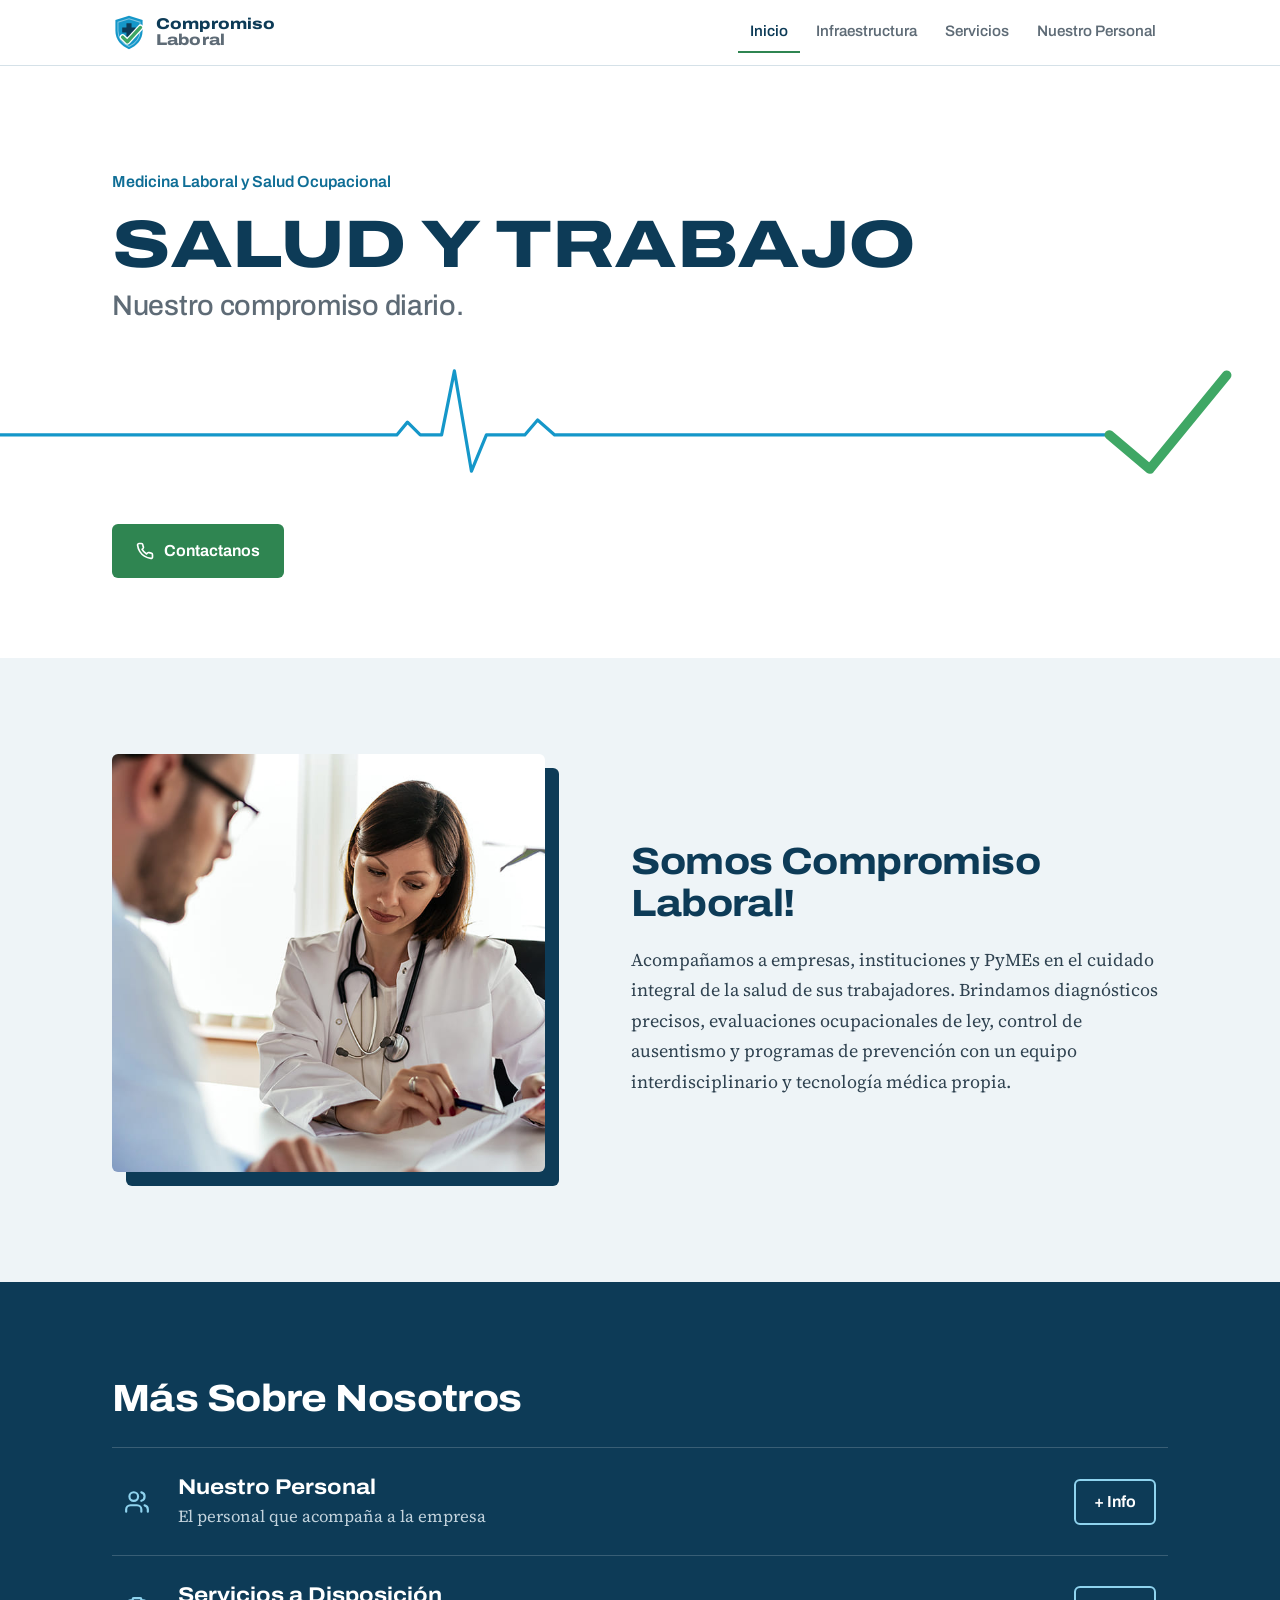
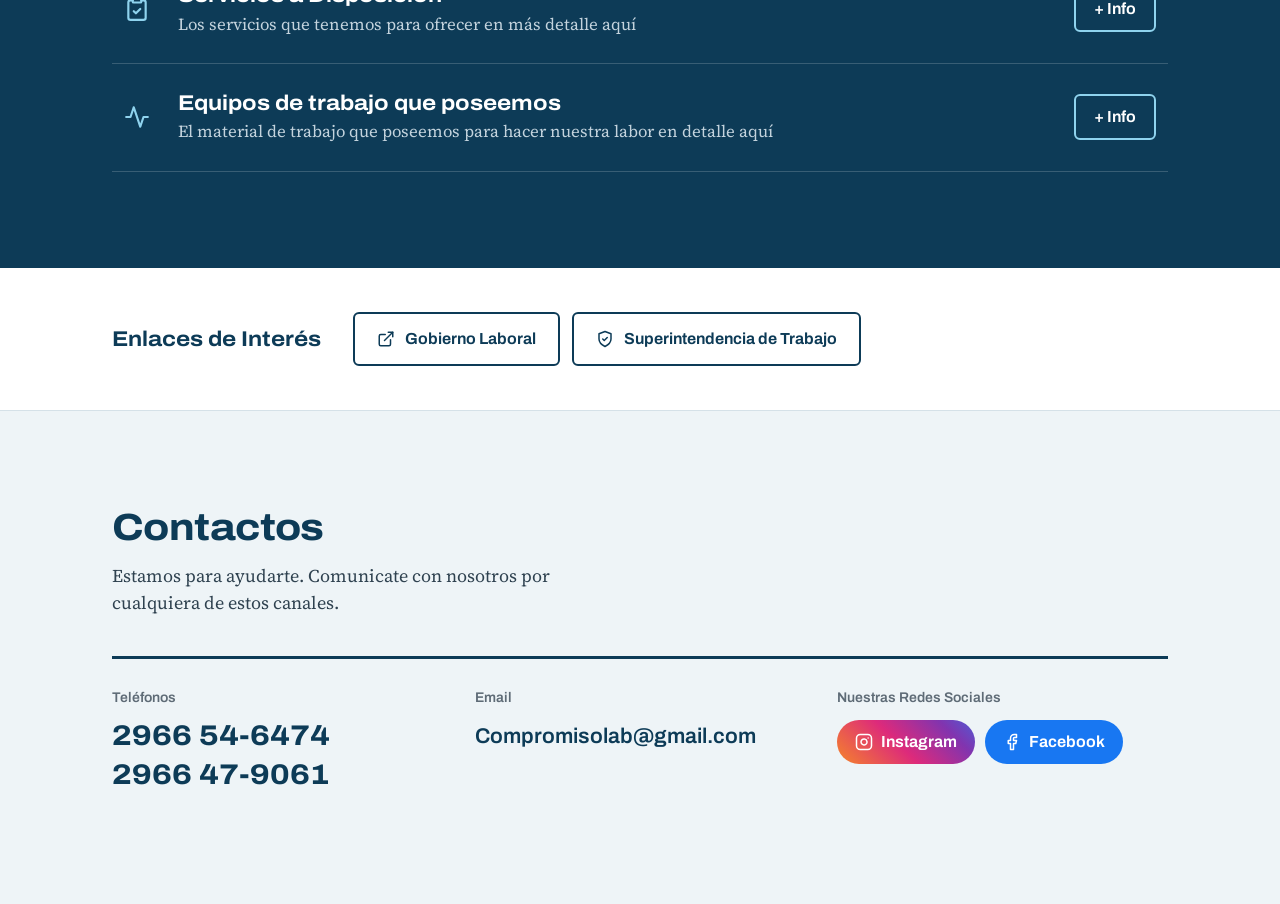
==== commit dc28f67c: "se pulieron detalles" ====
--- a/pagina desarrollo/index.html
+++ b/pagina desarrollo/index.html
@@ -56,7 +56,7 @@
     <section id="quienesSomos" class="somos">
       <div class="wrap somos-grid">
         <figure class="somos-figure">
-          <img src="imagenes/atencion-profesional.avif" alt="Atención profesional en Compromiso Laboral" width="626" height="418" loading="lazy">
+          <img src="imagenes/atencion-profesional.jpg" alt="Atención profesional en Compromiso Laboral" width="626" height="418" loading="lazy">
         </figure>
         <div class="somos-copy">
           <h2 class="h2">Somos Compromiso Laboral!</h2>
